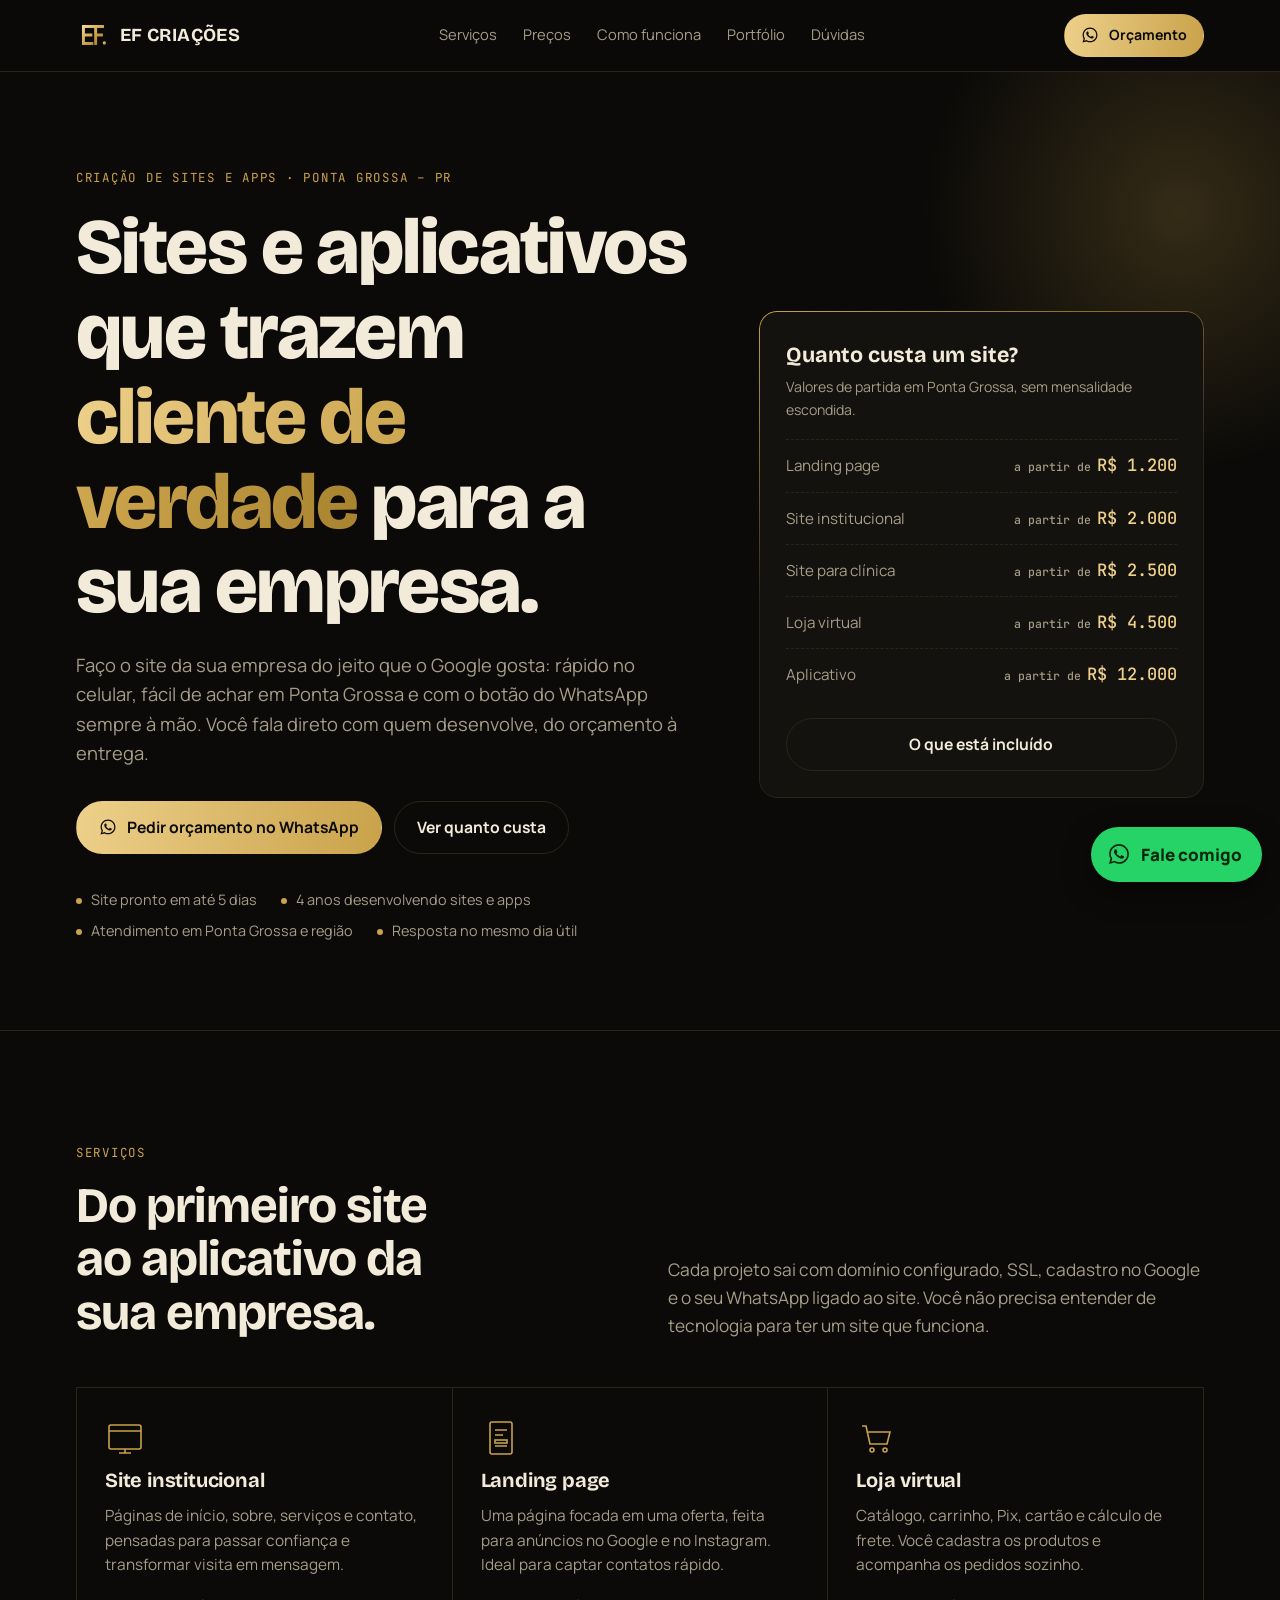
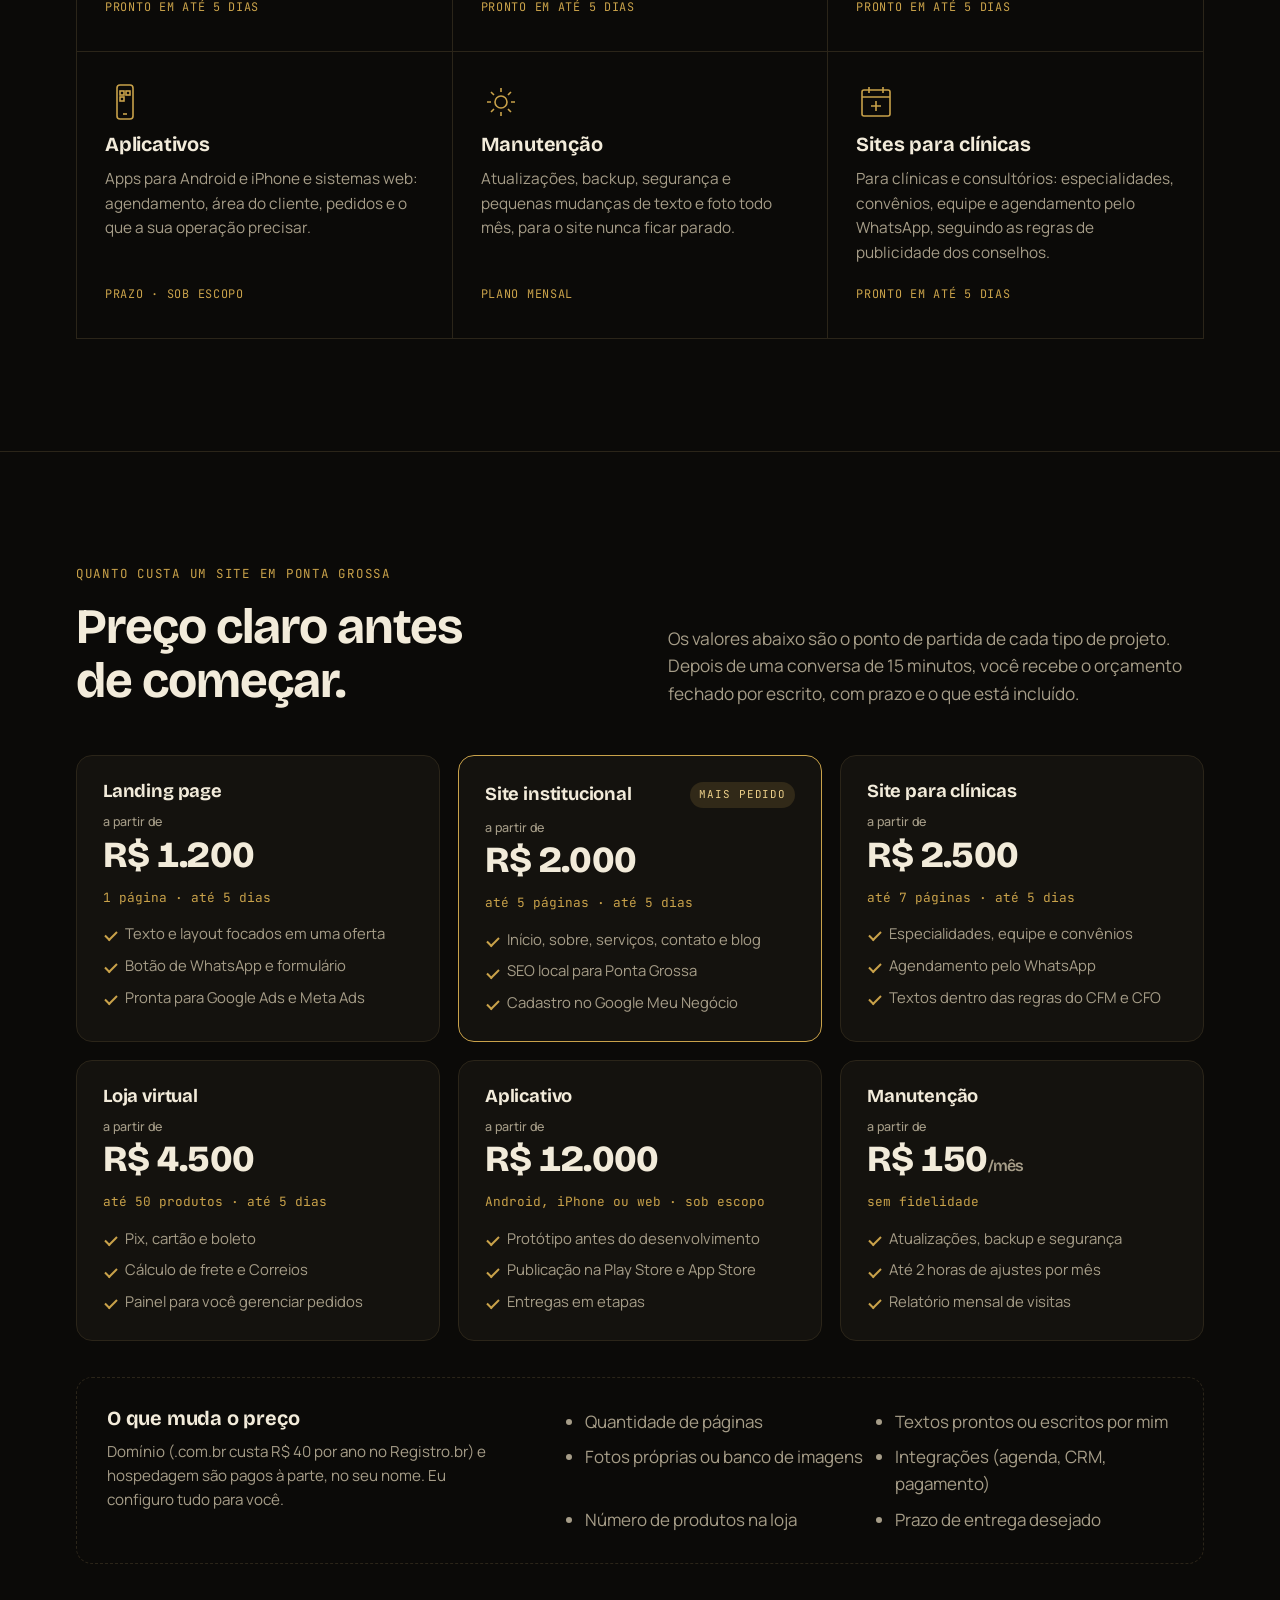
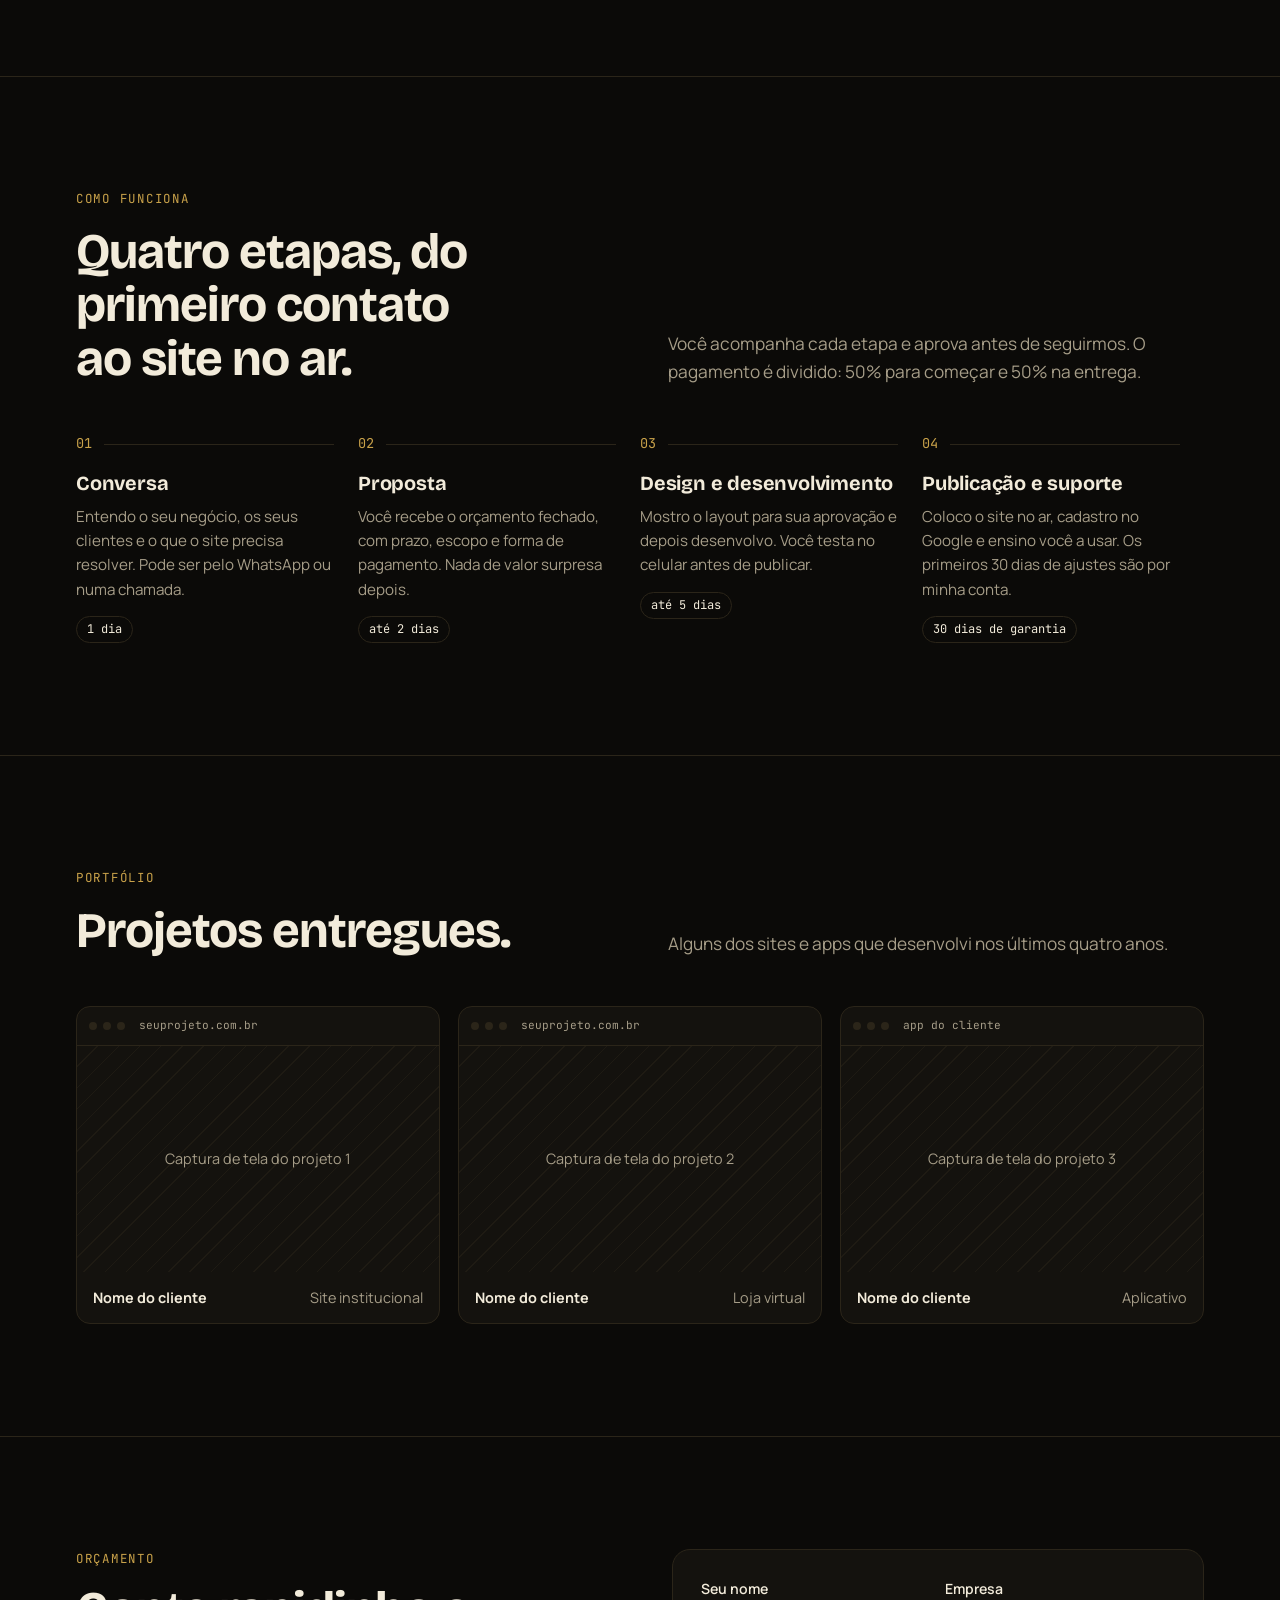
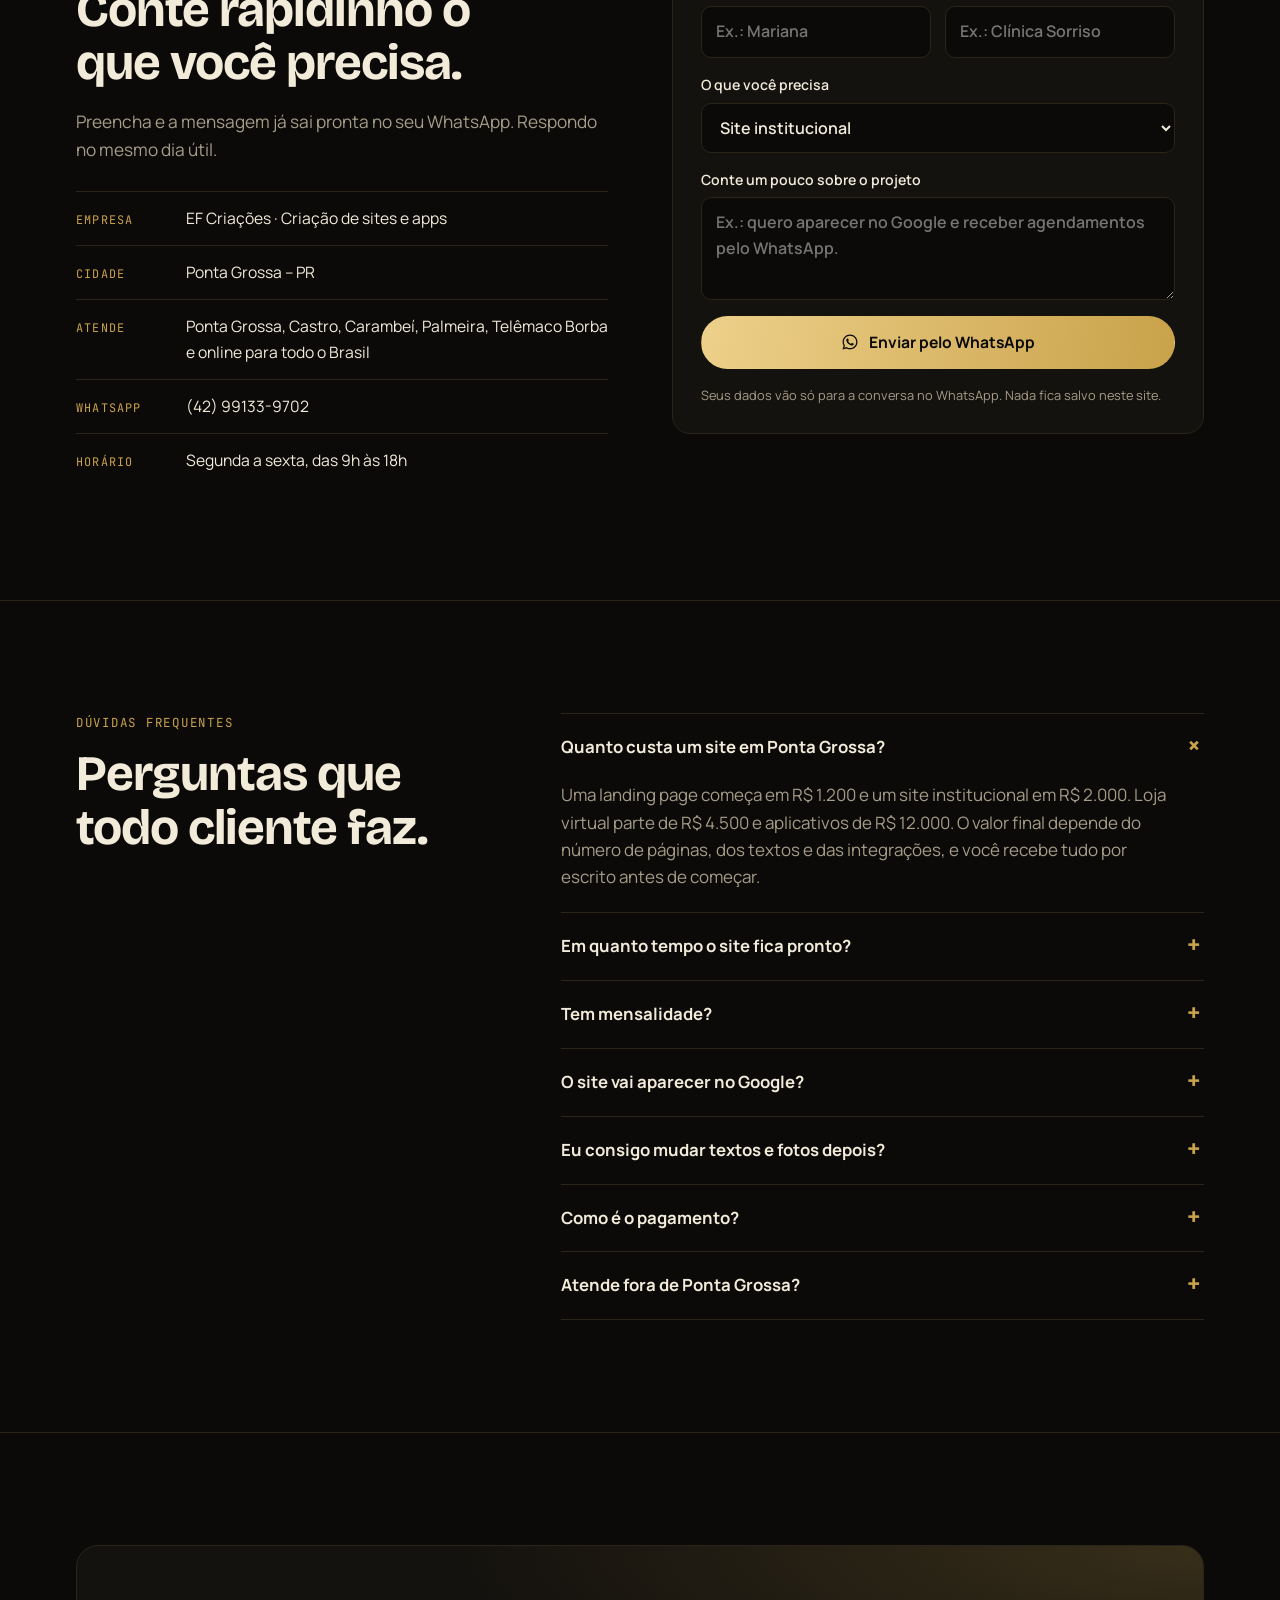
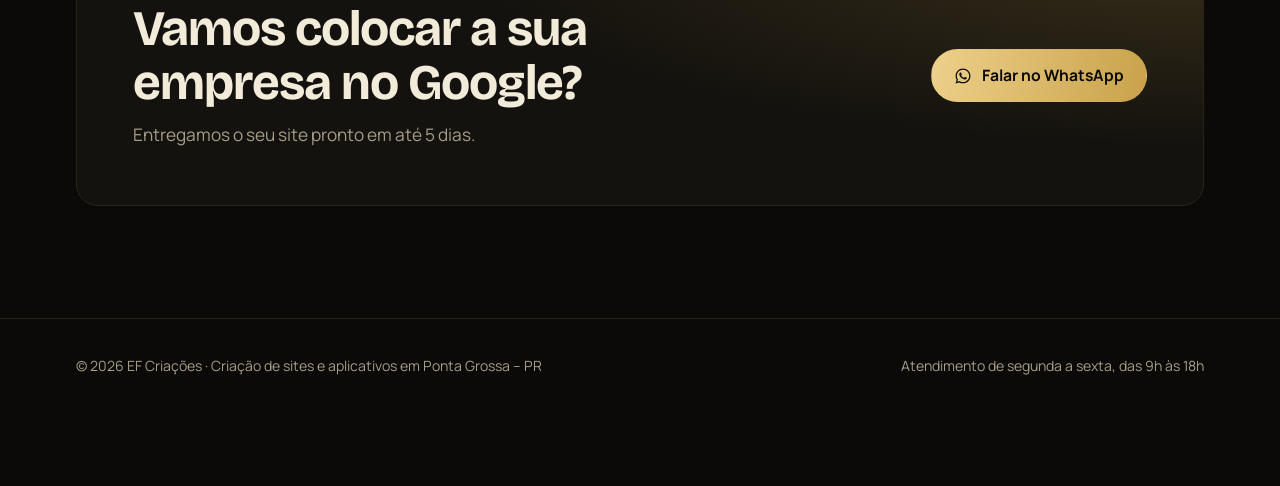
==== index.html @ 52110a80 "Site da EF Criações Co-Authored-By: Claude Opus 5.5 <noreply@anthropic.com> Claude-Session: https://" ====
<!doctype html>
<html lang="pt-BR">
<head>
<meta charset="utf-8">
<meta name="viewport" content="width=device-width, initial-scale=1, viewport-fit=cover">
<title>EF Criações | Criação de Sites e Apps em Ponta Grossa - PR</title>
<meta name="description" content="Criação de sites, landing pages, lojas virtuais e aplicativos em Ponta Grossa - PR. Veja quanto custa um site e peça seu orçamento pelo WhatsApp.">
<link rel="preconnect" href="https://fonts.googleapis.com">
<link rel="preconnect" href="https://fonts.gstatic.com" crossorigin>
<link rel="stylesheet" href="https://fonts.googleapis.com/css2?family=Bricolage+Grotesque:opsz,wght@12..96,500;12..96,700;12..96,800&family=Manrope:wght@400;500;600;700&family=JetBrains+Mono:wght@500&display=swap">
<link rel="icon" href="favicon.svg" type="image/svg+xml">
<link rel="canonical" href="https://eduardofelipedasilvaquadros-ux.github.io/ef-criacoes/">
<meta name="robots" content="index, follow">
<meta name="geo.region" content="BR-PR">
<meta name="geo.placename" content="Ponta Grossa">
<meta property="og:type" content="website">
<meta property="og:locale" content="pt_BR">
<meta property="og:title" content="EF Criações | Criação de Sites e Apps em Ponta Grossa">
<meta property="og:description" content="Sites, landing pages, lojas virtuais e aplicativos. Veja quanto custa e peça orçamento pelo WhatsApp.">
<meta property="og:image" content="https://eduardofelipedasilvaquadros-ux.github.io/ef-criacoes/logo-quadrado.png">
<meta name="theme-color" content="#0B0A08">
<style>
/* Layout: faixa escura contínua; colunas assimétricas; o dourado aparece só em linhas, números e no CTA */
:root{
  --ink:#0B0A08;        /* fundo */
  --panel:#14120E;      /* superfícies */
  --line:#2B2519;       /* fios e bordas */
  --gold:#C9A24A;       /* acento */
  --gold-hi:#EDD08A;    /* brilho do dourado */
  --cream:#F2EBDA;      /* texto principal */
  --muted:#A69D88;      /* texto secundário */
  --wa:#25D366;
  --f-display:"Bricolage Grotesque", "Arial Narrow", system-ui, sans-serif;
  --f-body:"Manrope", system-ui, -apple-system, "Segoe UI", sans-serif;
  --f-mono:"JetBrains Mono", ui-monospace, "SF Mono", Menlo, monospace;
  --gutter:max(16px, env(safe-area-inset-left, 0px));
  color-scheme:dark;
}
*{box-sizing:border-box}
html{scroll-behavior:smooth;background:var(--ink)}
body{margin:0;background:var(--ink);color:var(--cream);font-family:var(--f-body);font-size:17px;line-height:1.6;-webkit-font-smoothing:antialiased}
a{color:inherit}
:focus-visible{outline:2px solid var(--gold-hi);outline-offset:3px;border-radius:4px}
.wrap{max-width:1160px;margin:0 auto;padding-left:max(16px, env(safe-area-inset-left, 0px));padding-right:max(16px, env(safe-area-inset-right, 0px))}
h1,h2,h3{font-family:var(--f-display);font-weight:700;line-height:1.08;letter-spacing:-.02em;text-wrap:balance;margin:0}
h2{font-size:clamp(2rem,4.2vw,3.1rem)}
h3{font-size:1.25rem;letter-spacing:-.01em}
p{margin:0}
.eyebrow{font-family:var(--f-mono);font-size:.78rem;letter-spacing:.14em;text-transform:uppercase;color:var(--gold)}
.lead{color:var(--muted);font-size:1.08rem;max-width:60ch}
.gold{background:linear-gradient(100deg,var(--gold-hi),var(--gold) 60%,#A8832F);-webkit-background-clip:text;background-clip:text;color:transparent}

/* header */
body::before{content:"";position:fixed;inset:0 0 auto;height:env(safe-area-inset-top,0px);z-index:10;background:var(--ink)}
header.top{position:sticky;top:env(safe-area-inset-top,0px);z-index:9;background:color-mix(in srgb,var(--ink) 88%,transparent);backdrop-filter:blur(10px);border-bottom:1px solid var(--line)}
header.top .wrap{display:flex;align-items:center;justify-content:space-between;gap:16px;padding-block:14px}
.brand{display:flex;align-items:center;gap:10px;text-decoration:none}
.brand svg{width:34px;height:34px;flex:none}
.brand b{font-family:var(--f-display);font-size:1.15rem;letter-spacing:.02em}
nav.menu{display:flex;gap:26px;font-size:.92rem;color:var(--muted)}
nav.menu a{text-decoration:none}
nav.menu a:hover{color:var(--cream)}
.btn{display:inline-flex;align-items:center;gap:10px;font-weight:700;font-size:.98rem;text-decoration:none;border-radius:999px;padding:13px 22px;border:1px solid transparent;transition:transform .15s ease,background .15s ease,border-color .15s}
.btn:hover{transform:translateY(-1px)}
.btn-gold{background:linear-gradient(100deg,var(--gold-hi),var(--gold));color:var(--ink)}
.btn-ghost{border-color:var(--line);color:var(--cream)}
.btn-ghost:hover{border-color:var(--gold)}
.btn svg{width:18px;height:18px}
header .btn{padding:9px 16px;font-size:.88rem}

/* hero */
.hero{padding-block:clamp(48px,8vw,96px) clamp(48px,7vw,88px);position:relative;overflow:hidden}
.hero::after{content:"";position:absolute;right:-180px;top:-140px;width:560px;height:560px;border-radius:50%;background:radial-gradient(circle,color-mix(in srgb,var(--gold) 22%,transparent),transparent 65%);pointer-events:none}
.hero-grid{display:grid;grid-template-columns:1.25fr .9fr;gap:clamp(32px,5vw,72px);align-items:center;position:relative;z-index:1}
.hero h1{font-size:clamp(2.5rem,6.4vw,4.9rem);font-weight:800;margin-block:18px 22px}
.hero .lead{font-size:1.15rem}
.cta-row{display:flex;flex-wrap:wrap;gap:12px;margin-top:32px}
.trust{display:flex;flex-wrap:wrap;gap:8px 24px;margin-top:34px;font-size:.9rem;color:var(--muted)}
.trust span::before{content:"";display:inline-block;width:6px;height:6px;border-radius:50%;background:var(--gold);margin-right:9px;vertical-align:middle}

.quote-card{background:var(--panel);border:1px solid var(--line);border-radius:18px;padding:26px;position:relative;min-width:0}
.quote-card::before{content:"";position:absolute;inset:-1px;border-radius:18px;padding:1px;background:linear-gradient(160deg,var(--gold),transparent 45%);-webkit-mask:linear-gradient(#000 0 0) content-box,linear-gradient(#000 0 0);-webkit-mask-composite:xor;mask-composite:exclude;pointer-events:none}
.quote-card .q{font-family:var(--f-display);font-size:1.35rem;font-weight:700;margin-bottom:4px}
.quote-card .sub{color:var(--muted);font-size:.88rem;margin-bottom:18px}
.qrow{display:flex;justify-content:space-between;align-items:baseline;gap:12px;padding-block:12px;border-top:1px dashed var(--line)}
.qrow span{color:var(--muted);font-size:.95rem}
.qrow b{font-family:var(--f-mono);font-weight:500;color:var(--gold-hi);white-space:nowrap;font-variant-numeric:tabular-nums}
.qrow b small{color:var(--muted);font-size:.72rem;margin-right:6px}
.quote-card .btn{width:100%;justify-content:center;margin-top:18px}

/* sections */
section{padding-block:clamp(64px,9vw,112px);border-top:1px solid var(--line)}
.sec-head{display:grid;grid-template-columns:1fr 1fr;gap:24px 56px;align-items:end;margin-bottom:48px}
.sec-head .eyebrow{grid-column:1/-1;margin-bottom:-8px}

/* services */
.svc{display:grid;grid-template-columns:repeat(3,1fr);border-top:1px solid var(--line);border-left:1px solid var(--line)}
.svc article{padding:30px 28px 34px;border-right:1px solid var(--line);border-bottom:1px solid var(--line);display:flex;flex-direction:column;gap:12px;min-width:0;transition:background .2s}
.svc article:hover{background:var(--panel)}
.svc .ic{width:40px;height:40px;color:var(--gold)}
.svc p{color:var(--muted);font-size:.96rem}
.svc .tag{font-family:var(--f-mono);font-size:.74rem;color:var(--gold);letter-spacing:.06em;margin-top:auto;padding-top:8px}

/* pricing */
.price-grid{display:grid;grid-template-columns:repeat(3,1fr);gap:18px}
.price{background:var(--panel);border:1px solid var(--line);border-radius:16px;padding:26px;display:flex;flex-direction:column;gap:14px;min-width:0}
.price.feat{border-color:var(--gold)}
.price .kind{display:flex;justify-content:space-between;align-items:center;gap:8px}
.price .kind h3{font-size:1.15rem}
.badge{font-family:var(--f-mono);font-size:.68rem;letter-spacing:.08em;text-transform:uppercase;padding:4px 9px;border-radius:999px;background:color-mix(in srgb,var(--gold) 16%,transparent);color:var(--gold-hi);white-space:nowrap}
.amount{font-family:var(--f-display);font-weight:800;font-size:2.3rem;letter-spacing:-.02em;font-variant-numeric:tabular-nums;line-height:1}
.amount small{display:block;font-family:var(--f-body);font-weight:500;font-size:.78rem;color:var(--muted);letter-spacing:0;margin-bottom:8px}
.amount em{font-style:normal;font-size:1rem;color:var(--muted);font-weight:600}
.meta{font-family:var(--f-mono);font-size:.8rem;color:var(--gold)}
.price ul{list-style:none;padding:0;margin:0;display:grid;gap:8px;font-size:.93rem;color:var(--muted)}
.price li{padding-left:22px;position:relative}
.price li::before{content:"";position:absolute;left:2px;top:.62em;width:10px;height:5px;border-left:2px solid var(--gold);border-bottom:2px solid var(--gold);transform:rotate(-45deg)}
.factors{margin-top:36px;display:grid;grid-template-columns:.8fr 1.2fr;gap:24px 56px;padding:30px;border:1px dashed var(--line);border-radius:16px}
.factors ul{margin:0;padding-left:18px;color:var(--muted);display:grid;grid-template-columns:1fr 1fr;gap:8px 32px}
.factors p{color:var(--muted);font-size:.95rem;margin-top:10px}

/* process */
.steps{display:grid;grid-template-columns:repeat(4,1fr);gap:0;counter-reset:s}
.step{padding:0 24px 0 0;position:relative;min-width:0}
.step .n{font-family:var(--f-mono);color:var(--gold);font-size:.85rem;display:flex;align-items:center;gap:12px;margin-bottom:18px}
.step .n::after{content:"";flex:1;height:1px;background:var(--line)}
.step h3{margin-bottom:10px}
.step p{color:var(--muted);font-size:.95rem}
.step .d{display:inline-block;margin-top:14px;font-family:var(--f-mono);font-size:.75rem;color:var(--cream);border:1px solid var(--line);border-radius:999px;padding:3px 10px}

/* portfolio */
.pf{display:grid;grid-template-columns:repeat(3,1fr);gap:18px}
.shot{border:1px solid var(--line);border-radius:14px;overflow:hidden;background:var(--panel);min-width:0}
.shot .bar{display:flex;gap:6px;align-items:center;padding:10px 12px;border-bottom:1px solid var(--line)}
.shot .bar i{width:8px;height:8px;border-radius:50%;background:var(--line)}
.shot .bar span{margin-left:8px;font-family:var(--f-mono);font-size:.7rem;color:var(--muted);overflow:hidden;text-overflow:ellipsis;white-space:nowrap}
.shot .view{aspect-ratio:16/10;max-width:100%;display:grid;place-items:center;text-align:center;padding:20px;color:var(--muted);font-size:.9rem;background:repeating-linear-gradient(135deg,transparent 0 14px,color-mix(in srgb,var(--line) 45%,transparent) 14px 15px)}
.shot .cap{padding:14px 16px;display:flex;justify-content:space-between;gap:10px;font-size:.9rem}
.shot .cap span{color:var(--muted)}

/* quote form */
.contact-grid{display:grid;grid-template-columns:1fr 1fr;gap:clamp(32px,5vw,72px);align-items:start}
form.orc{background:var(--panel);border:1px solid var(--line);border-radius:18px;padding:28px;display:grid;gap:16px;min-width:0}
form.orc label{display:grid;gap:6px;font-size:.88rem;font-weight:600}
form.orc input,form.orc select,form.orc textarea{font:inherit;font-size:1rem;color:var(--cream);background:var(--ink);border:1px solid var(--line);border-radius:10px;padding:12px 14px;width:100%}
form.orc input:focus,form.orc select:focus,form.orc textarea:focus{outline:none;border-color:var(--gold)}
form.orc .two{display:grid;grid-template-columns:1fr 1fr;gap:14px}
form.orc .btn{justify-content:center}
form.orc small{color:var(--muted);font-size:.8rem}
.nap{display:grid;gap:14px;margin-top:28px;font-size:.98rem}
.nap div{display:flex;gap:14px;align-items:baseline;border-top:1px solid var(--line);padding-top:14px}
.nap dt{font-family:var(--f-mono);font-size:.74rem;color:var(--gold);text-transform:uppercase;letter-spacing:.1em;width:96px;flex:none}
.nap dd{margin:0;color:var(--cream);min-width:0}

/* faq */
.faq{display:grid;grid-template-columns:.8fr 1.2fr;gap:24px 56px}
details{border-bottom:1px solid var(--line)}
details:first-child{border-top:1px solid var(--line)}
summary{cursor:pointer;list-style:none;padding:20px 40px 20px 0;font-weight:700;font-size:1.05rem;position:relative}
summary::-webkit-details-marker{display:none}
summary::after{content:"+";position:absolute;right:4px;top:14px;font-family:var(--f-mono);font-size:1.4rem;color:var(--gold);transition:transform .2s}
details[open] summary::after{transform:rotate(45deg)}
details p{color:var(--muted);padding-bottom:22px;max-width:62ch}

/* cta + footer */
.final{text-align:left}
.final .box{display:flex;flex-wrap:wrap;justify-content:space-between;align-items:center;gap:28px;padding:clamp(28px,5vw,56px);border-radius:22px;background:radial-gradient(120% 140% at 100% 0%,color-mix(in srgb,var(--gold) 20%,transparent),transparent 55%),var(--panel);border:1px solid var(--line)}
.final h2{max-width:18ch}
footer{border-top:1px solid var(--line);padding-block:36px calc(36px + 72px);color:var(--muted);font-size:.88rem}
footer .wrap{display:flex;flex-wrap:wrap;justify-content:space-between;gap:16px}

/* whatsapp fixo */
.wa-fab{position:fixed;right:calc(18px + env(safe-area-inset-right,0px));bottom:calc(18px + env(safe-area-inset-bottom,0px));z-index:20;display:flex;align-items:center;gap:10px;background:var(--wa);color:#06260F;font-weight:800;text-decoration:none;border-radius:999px;padding:14px 20px 14px 16px;box-shadow:0 10px 30px rgba(0,0,0,.45);transition:transform .15s}
.wa-fab:hover{transform:translateY(-2px)}
.wa-fab svg{width:24px;height:24px}

@media (max-width:960px){
  nav.menu{display:none}
  .hero-grid,.sec-head,.contact-grid,.faq,.factors{grid-template-columns:1fr}
  .svc,.price-grid,.pf{grid-template-columns:1fr 1fr}
  .steps{grid-template-columns:1fr 1fr;gap:40px 0}
}
@media (max-width:620px){
  body{font-size:16px}
  header .btn span{display:none}
  .svc,.price-grid,.pf,.steps{grid-template-columns:1fr}
  .factors ul,form.orc .two{grid-template-columns:1fr}
  .wa-fab span{display:none}
  .wa-fab{padding:15px}
}
@media (prefers-reduced-motion:reduce){*{transition:none!important;scroll-behavior:auto!important}}
</style>
</head>
<body>
<svg width="0" height="0" style="position:absolute" aria-hidden="true">
  <defs>
    <linearGradient id="efg" x1="0" y1="0" x2="1" y2="1"><stop offset="0" stop-color="#F1D48A"/><stop offset=".55" stop-color="#C9A24A"/><stop offset="1" stop-color="#9C7A2E"/></linearGradient>
    <symbol id="ef-mark" viewBox="0 0 64 64"><g fill="none" stroke="url(#efg)" stroke-width="5.5" stroke-linecap="square"><path d="M14 16H50M14 16V48M14 32H28M14 48H30M37 16V48M37 32H48"/></g><circle cx="53.5" cy="47" r="3.2" fill="url(#efg)"/></symbol>
    <symbol id="wa" viewBox="0 0 24 24"><path fill="currentColor" d="M12.04 2C6.58 2 2.13 6.45 2.13 11.91c0 1.75.46 3.45 1.32 4.95L2.05 22l5.25-1.38a9.9 9.9 0 0 0 4.74 1.21c5.46 0 9.91-4.45 9.91-9.91C21.95 6.45 17.5 2 12.04 2Zm0 18.15c-1.48 0-2.93-.4-4.2-1.15l-.3-.18-3.12.82.83-3.04-.2-.31a8.2 8.2 0 0 1-1.26-4.38c0-4.54 3.7-8.24 8.25-8.24 4.54 0 8.24 3.7 8.24 8.24 0 4.55-3.7 8.24-8.24 8.24Zm4.52-6.16c-.25-.12-1.47-.72-1.69-.81-.23-.08-.39-.12-.56.12-.17.25-.64.81-.78.97-.14.17-.29.19-.54.06-.25-.12-1.05-.39-1.99-1.23-.74-.66-1.23-1.47-1.38-1.72-.14-.25-.01-.38.11-.51.11-.11.25-.29.37-.43.13-.14.17-.25.25-.41.08-.17.04-.31-.02-.43-.06-.12-.56-1.34-.76-1.84-.2-.48-.41-.42-.56-.43h-.48c-.17 0-.43.06-.66.31-.23.25-.86.85-.86 2.07 0 1.22.89 2.4 1.01 2.56.12.17 1.75 2.67 4.23 3.74.59.26 1.05.41 1.41.52.59.19 1.13.16 1.56.1.48-.07 1.47-.6 1.67-1.18.21-.58.21-1.07.14-1.18-.06-.1-.22-.16-.47-.29Z"/></symbol>
  </defs>
</svg>

<header class="top">
  <div class="wrap">
    <a class="brand" href="#inicio" aria-label="EF Criações, início"><svg aria-hidden="true"><use href="#ef-mark"/></svg><b>EF CRIAÇÕES</b></a>
    <nav class="menu" aria-label="Seções">
      <a href="#servicos">Serviços</a><a href="#precos">Preços</a><a href="#processo">Como funciona</a><a href="#portfolio">Portfólio</a><a href="#faq">Dúvidas</a>
    </nav>
    <a class="btn btn-gold wa-link" href="https://wa.me/5542991339702?text=Ol%C3%A1%2C%20vim%20pelo%20site%20e%20quero%20um%20or%C3%A7amento." target="_blank" rel="noopener"><svg aria-hidden="true"><use href="#wa"/></svg><span>Orçamento</span></a>
  </div>
</header>

<main id="inicio">
  <div class="hero">
    <div class="wrap hero-grid">
      <div>
        <p class="eyebrow">Criação de sites e apps · Ponta Grossa – PR</p>
        <h1>Sites e aplicativos que trazem <span class="gold">cliente de verdade</span> para a sua empresa.</h1>
        <p class="lead">Faço o site da sua empresa do jeito que o Google gosta: rápido no celular, fácil de achar em Ponta Grossa e com o botão do WhatsApp sempre à mão. Você fala direto com quem desenvolve, do orçamento à entrega.</p>
        <div class="cta-row">
          <a class="btn btn-gold wa-link" href="https://wa.me/5542991339702?text=Ol%C3%A1%2C%20vim%20pelo%20site%20e%20quero%20um%20or%C3%A7amento." target="_blank" rel="noopener"><svg aria-hidden="true"><use href="#wa"/></svg>Pedir orçamento no WhatsApp</a>
          <a class="btn btn-ghost" href="#precos">Ver quanto custa</a>
        </div>
        <div class="trust"><span>Site pronto em até 5 dias</span><span>4 anos desenvolvendo sites e apps</span><span>Atendimento em Ponta Grossa e região</span><span>Resposta no mesmo dia útil</span></div>
      </div>
      <aside class="quote-card" aria-label="Resumo de preços">
        <p class="q">Quanto custa um site?</p>
        <p class="sub">Valores de partida em Ponta Grossa, sem mensalidade escondida.</p>
        <div class="qrow"><span>Landing page</span><b><small>a partir de</small>R$ 1.200</b></div>
        <div class="qrow"><span>Site institucional</span><b><small>a partir de</small>R$ 2.000</b></div>
        <div class="qrow"><span>Site para clínica</span><b><small>a partir de</small>R$ 2.500</b></div>
        <div class="qrow"><span>Loja virtual</span><b><small>a partir de</small>R$ 4.500</b></div>
        <div class="qrow"><span>Aplicativo</span><b><small>a partir de</small>R$ 12.000</b></div>
        <a class="btn btn-ghost" href="#precos">O que está incluído</a>
      </aside>
    </div>
  </div>

  <section id="servicos">
    <div class="wrap">
      <div class="sec-head">
        <p class="eyebrow">Serviços</p>
        <h2>Do primeiro site ao aplicativo da sua empresa.</h2>
        <p class="lead">Cada projeto sai com domínio configurado, SSL, cadastro no Google e o seu WhatsApp ligado ao site. Você não precisa entender de tecnologia para ter um site que funciona.</p>
      </div>
      <div class="svc">
        <article>
          <svg class="ic" viewBox="0 0 40 40" fill="none" stroke="currentColor" stroke-width="1.6" aria-hidden="true"><rect x="4" y="7" width="32" height="24" rx="2"/><path d="M4 13h32M14 35h12M20 31v4"/></svg>
          <h3>Site institucional</h3>
          <p>Páginas de início, sobre, serviços e contato, pensadas para passar confiança e transformar visita em mensagem.</p>
          <span class="tag">PRONTO EM ATÉ 5 DIAS</span>
        </article>
        <article>
          <svg class="ic" viewBox="0 0 40 40" fill="none" stroke="currentColor" stroke-width="1.6" aria-hidden="true"><rect x="9" y="4" width="22" height="32" rx="2"/><path d="M14 12h12M14 17h8M14 28h12"/><rect x="14" y="22" width="12" height="3"/></svg>
          <h3>Landing page</h3>
          <p>Uma página focada em uma oferta, feita para anúncios no Google e no Instagram. Ideal para captar contatos rápido.</p>
          <span class="tag">PRONTO EM ATÉ 5 DIAS</span>
        </article>
        <article>
          <svg class="ic" viewBox="0 0 40 40" fill="none" stroke="currentColor" stroke-width="1.6" aria-hidden="true"><path d="M6 8h4l4 18h17l3-12H12"/><circle cx="16" cy="32" r="2"/><circle cx="29" cy="32" r="2"/></svg>
          <h3>Loja virtual</h3>
          <p>Catálogo, carrinho, Pix, cartão e cálculo de frete. Você cadastra os produtos e acompanha os pedidos sozinho.</p>
          <span class="tag">PRONTO EM ATÉ 5 DIAS</span>
        </article>
        <article>
          <svg class="ic" viewBox="0 0 40 40" fill="none" stroke="currentColor" stroke-width="1.6" aria-hidden="true"><rect x="12" y="3" width="16" height="34" rx="3"/><path d="M18 32h4"/><rect x="15" y="9" width="4" height="4"/><rect x="21" y="9" width="4" height="4"/><rect x="15" y="15" width="4" height="4"/></svg>
          <h3>Aplicativos</h3>
          <p>Apps para Android e iPhone e sistemas web: agendamento, área do cliente, pedidos e o que a sua operação precisar.</p>
          <span class="tag">PRAZO · SOB ESCOPO</span>
        </article>
        <article>
          <svg class="ic" viewBox="0 0 40 40" fill="none" stroke="currentColor" stroke-width="1.6" aria-hidden="true"><path d="M20 6v4M20 30v4M6 20h4M30 20h4M10 10l3 3M27 27l3 3M30 10l-3 3M13 27l-3 3"/><circle cx="20" cy="20" r="6"/></svg>
          <h3>Manutenção</h3>
          <p>Atualizações, backup, segurança e pequenas mudanças de texto e foto todo mês, para o site nunca ficar parado.</p>
          <span class="tag">PLANO MENSAL</span>
        </article>
        <article>
          <svg class="ic" viewBox="0 0 40 40" fill="none" stroke="currentColor" stroke-width="1.6" aria-hidden="true"><rect x="6" y="8" width="28" height="26" rx="2"/><path d="M6 15h28M13 5v6M27 5v6M20 19v10M15 24h10"/></svg>
          <h3>Sites para clínicas</h3>
          <p>Para clínicas e consultórios: especialidades, convênios, equipe e agendamento pelo WhatsApp, seguindo as regras de publicidade dos conselhos.</p>
          <span class="tag">PRONTO EM ATÉ 5 DIAS</span>
        </article>
      </div>
    </div>
  </section>

  <section id="precos">
    <div class="wrap">
      <div class="sec-head">
        <p class="eyebrow">Quanto custa um site em Ponta Grossa</p>
        <h2>Preço claro antes de começar.</h2>
        <p class="lead">Os valores abaixo são o ponto de partida de cada tipo de projeto. Depois de uma conversa de 15 minutos, você recebe o orçamento fechado por escrito, com prazo e o que está incluído.</p>
      </div>
      <div class="price-grid">
        <div class="price">
          <div class="kind"><h3>Landing page</h3></div>
          <p class="amount"><small>a partir de</small>R$ 1.200</p>
          <p class="meta">1 página · até 5 dias</p>
          <ul><li>Texto e layout focados em uma oferta</li><li>Botão de WhatsApp e formulário</li><li>Pronta para Google Ads e Meta Ads</li></ul>
        </div>
        <div class="price feat">
          <div class="kind"><h3>Site institucional</h3><span class="badge">Mais pedido</span></div>
          <p class="amount"><small>a partir de</small>R$ 2.000</p>
          <p class="meta">até 5 páginas · até 5 dias</p>
          <ul><li>Início, sobre, serviços, contato e blog</li><li>SEO local para Ponta Grossa</li><li>Cadastro no Google Meu Negócio</li></ul>
        </div>
        <div class="price">
          <div class="kind"><h3>Site para clínicas</h3></div>
          <p class="amount"><small>a partir de</small>R$ 2.500</p>
          <p class="meta">até 7 páginas · até 5 dias</p>
          <ul><li>Especialidades, equipe e convênios</li><li>Agendamento pelo WhatsApp</li><li>Textos dentro das regras do CFM e CFO</li></ul>
        </div>
        <div class="price">
          <div class="kind"><h3>Loja virtual</h3></div>
          <p class="amount"><small>a partir de</small>R$ 4.500</p>
          <p class="meta">até 50 produtos · até 5 dias</p>
          <ul><li>Pix, cartão e boleto</li><li>Cálculo de frete e Correios</li><li>Painel para você gerenciar pedidos</li></ul>
        </div>
        <div class="price">
          <div class="kind"><h3>Aplicativo</h3></div>
          <p class="amount"><small>a partir de</small>R$ 12.000</p>
          <p class="meta">Android, iPhone ou web · sob escopo</p>
          <ul><li>Protótipo antes do desenvolvimento</li><li>Publicação na Play Store e App Store</li><li>Entregas em etapas</li></ul>
        </div>
        <div class="price">
          <div class="kind"><h3>Manutenção</h3></div>
          <p class="amount"><small>a partir de</small>R$ 150<em>/mês</em></p>
          <p class="meta">sem fidelidade</p>
          <ul><li>Atualizações, backup e segurança</li><li>Até 2 horas de ajustes por mês</li><li>Relatório mensal de visitas</li></ul>
        </div>
      </div>
      <div class="factors">
        <div>
          <h3>O que muda o preço</h3>
          <p>Domínio (.com.br custa R$ 40 por ano no Registro.br) e hospedagem são pagos à parte, no seu nome. Eu configuro tudo para você.</p>
        </div>
        <ul>
          <li>Quantidade de páginas</li><li>Textos prontos ou escritos por mim</li>
          <li>Fotos próprias ou banco de imagens</li><li>Integrações (agenda, CRM, pagamento)</li>
          <li>Número de produtos na loja</li><li>Prazo de entrega desejado</li>
        </ul>
      </div>
    </div>
  </section>

  <section id="processo">
    <div class="wrap">
      <div class="sec-head">
        <p class="eyebrow">Como funciona</p>
        <h2>Quatro etapas, do primeiro contato ao site no ar.</h2>
        <p class="lead">Você acompanha cada etapa e aprova antes de seguirmos. O pagamento é dividido: 50% para começar e 50% na entrega.</p>
      </div>
      <div class="steps">
        <div class="step"><p class="n">01</p><h3>Conversa</h3><p>Entendo o seu negócio, os seus clientes e o que o site precisa resolver. Pode ser pelo WhatsApp ou numa chamada.</p><span class="d">1 dia</span></div>
        <div class="step"><p class="n">02</p><h3>Proposta</h3><p>Você recebe o orçamento fechado, com prazo, escopo e forma de pagamento. Nada de valor surpresa depois.</p><span class="d">até 2 dias</span></div>
        <div class="step"><p class="n">03</p><h3>Design e desenvolvimento</h3><p>Mostro o layout para sua aprovação e depois desenvolvo. Você testa no celular antes de publicar.</p><span class="d">até 5 dias</span></div>
        <div class="step"><p class="n">04</p><h3>Publicação e suporte</h3><p>Coloco o site no ar, cadastro no Google e ensino você a usar. Os primeiros 30 dias de ajustes são por minha conta.</p><span class="d">30 dias de garantia</span></div>
      </div>
    </div>
  </section>

  <section id="portfolio">
    <div class="wrap">
      <div class="sec-head">
        <p class="eyebrow">Portfólio</p>
        <h2>Projetos entregues.</h2>
        <p class="lead">Alguns dos sites e apps que desenvolvi nos últimos quatro anos.</p>
      </div>
      <div class="pf">
        <figure class="shot" style="margin:0"><div class="bar"><i></i><i></i><i></i><span>seuprojeto.com.br</span></div><div class="view">Captura de tela do projeto 1</div><figcaption class="cap"><b>Nome do cliente</b><span>Site institucional</span></figcaption></figure>
        <figure class="shot" style="margin:0"><div class="bar"><i></i><i></i><i></i><span>seuprojeto.com.br</span></div><div class="view">Captura de tela do projeto 2</div><figcaption class="cap"><b>Nome do cliente</b><span>Loja virtual</span></figcaption></figure>
        <figure class="shot" style="margin:0"><div class="bar"><i></i><i></i><i></i><span>app do cliente</span></div><div class="view">Captura de tela do projeto 3</div><figcaption class="cap"><b>Nome do cliente</b><span>Aplicativo</span></figcaption></figure>
      </div>
    </div>
  </section>

  <section id="contato">
    <div class="wrap contact-grid">
      <div>
        <p class="eyebrow">Orçamento</p>
        <h2 style="margin-top:14px">Conte rapidinho o que você precisa.</h2>
        <p class="lead" style="margin-top:18px">Preencha e a mensagem já sai pronta no seu WhatsApp. Respondo no mesmo dia útil.</p>
        <dl class="nap">
          <div><dt>Empresa</dt><dd>EF Criações · Criação de sites e apps</dd></div>
          <div><dt>Cidade</dt><dd>Ponta Grossa – PR</dd></div>
          <div><dt>Atende</dt><dd>Ponta Grossa, Castro, Carambeí, Palmeira, Telêmaco Borba e online para todo o Brasil</dd></div>
          <div><dt>WhatsApp</dt><dd>(42) 99133-9702</dd></div>
          <div><dt>Horário</dt><dd>Segunda a sexta, das 9h às 18h</dd></div>
        </dl>
      </div>
      <form class="orc" id="orc">
        <div class="two">
          <label for="f-nome">Seu nome<input id="f-nome" name="nome" autocomplete="name" placeholder="Ex.: Mariana"></label>
          <label for="f-empresa">Empresa<input id="f-empresa" name="empresa" autocomplete="organization" placeholder="Ex.: Clínica Sorriso"></label>
        </div>
        <label for="f-tipo">O que você precisa
          <select id="f-tipo" name="tipo">
            <option>Site institucional</option><option>Landing page</option><option>Site para clínica</option><option>Loja virtual</option><option>Aplicativo</option><option>Manutenção de site</option><option>Ainda não sei</option>
          </select>
        </label>
        <label for="f-msg">Conte um pouco sobre o projeto<textarea id="f-msg" name="msg" rows="3" placeholder="Ex.: quero aparecer no Google e receber agendamentos pelo WhatsApp."></textarea></label>
        <a class="btn btn-gold wa-link" id="f-send" href="https://wa.me/5542991339702" target="_blank" rel="noopener"><svg aria-hidden="true"><use href="#wa"/></svg>Enviar pelo WhatsApp</a>
        <small>Seus dados vão só para a conversa no WhatsApp. Nada fica salvo neste site.</small>
      </form>
    </div>
  </section>

  <section id="faq">
    <div class="wrap faq">
      <div>
        <p class="eyebrow">Dúvidas frequentes</p>
        <h2 style="margin-top:14px">Perguntas que todo cliente faz.</h2>
      </div>
      <div>
        <details open><summary>Quanto custa um site em Ponta Grossa?</summary><p>Uma landing page começa em R$ 1.200 e um site institucional em R$ 2.000. Loja virtual parte de R$ 4.500 e aplicativos de R$ 12.000. O valor final depende do número de páginas, dos textos e das integrações, e você recebe tudo por escrito antes de começar.</p></details>
        <details><summary>Em quanto tempo o site fica pronto?</summary><p>Entregamos o seu site pronto em até 5 dias, contando a partir do recebimento dos textos e fotos. Aplicativos têm prazo definido conforme o escopo.</p></details>
        <details><summary>Tem mensalidade?</summary><p>Não é obrigatório. Você paga o projeto e o site é seu. Domínio e hospedagem ficam no seu nome e custam a partir de R$ 40 por ano e R$ 20 por mês. O plano de manutenção é opcional.</p></details>
        <details><summary>O site vai aparecer no Google?</summary><p>Sim. Todo site sai com SEO técnico, cadastro no Google Search Console e no Perfil da Empresa no Google, para você aparecer quando alguém pesquisar pelo seu serviço em Ponta Grossa.</p></details>
        <details><summary>Eu consigo mudar textos e fotos depois?</summary><p>Consegue. Entrego um painel simples e ensino você a usar. Se preferir não mexer, o plano de manutenção cobre as mudanças do mês.</p></details>
        <details><summary>Como é o pagamento?</summary><p>50% na aprovação da proposta e 50% na entrega, por Pix ou cartão (com parcelamento). Para aplicativos, o pagamento é dividido por etapa.</p></details>
        <details><summary>Atende fora de Ponta Grossa?</summary><p>Sim. Atendo presencialmente Ponta Grossa, Castro, Carambeí, Palmeira e Telêmaco Borba, e online qualquer cidade do Brasil.</p></details>
      </div>
    </div>
  </section>

  <section class="final">
    <div class="wrap">
      <div class="box">
        <div><h2>Vamos colocar a sua empresa no Google?</h2><p class="lead" style="margin-top:12px">Entregamos o seu site pronto em até 5 dias.</p></div>
        <a class="btn btn-gold wa-link" href="https://wa.me/5542991339702?text=Ol%C3%A1%2C%20vim%20pelo%20site%20e%20quero%20um%20or%C3%A7amento." target="_blank" rel="noopener"><svg aria-hidden="true"><use href="#wa"/></svg>Falar no WhatsApp</a>
      </div>
    </div>
  </section>
</main>

<footer>
  <div class="wrap">
    <span>© 2026 EF Criações · Criação de sites e aplicativos em Ponta Grossa – PR</span>
    <span>Atendimento de segunda a sexta, das 9h às 18h</span>
  </div>
</footer>

<a class="wa-fab wa-link" href="https://wa.me/5542991339702?text=Ol%C3%A1%2C%20vim%20pelo%20site%20e%20quero%20um%20or%C3%A7amento." target="_blank" rel="noopener" aria-label="Conversar no WhatsApp"><svg aria-hidden="true"><use href="#wa"/></svg><span>Fale comigo</span></a>

<script type="application/ld+json">
{
  "@context":"https://schema.org",
  "@type":"ProfessionalService",
  "name":"EF Criações",
  "description":"Criação de sites, landing pages, lojas virtuais e aplicativos em Ponta Grossa - PR.",
  "telephone":"+55-42-99133-9702",
  "priceRange":"R$ 1.200 - R$ 12.000+",
  "address":{"@type":"PostalAddress","addressLocality":"Ponta Grossa","addressRegion":"PR","addressCountry":"BR"},
  "areaServed":["Ponta Grossa","Castro","Carambeí","Palmeira","Telêmaco Borba"],
  "openingHours":"Mo-Fr 09:00-18:00",
  "makesOffer":[
    {"@type":"Offer","itemOffered":{"@type":"Service","name":"Landing page"},"priceSpecification":{"@type":"PriceSpecification","minPrice":1200,"priceCurrency":"BRL"}},
    {"@type":"Offer","itemOffered":{"@type":"Service","name":"Site institucional"},"priceSpecification":{"@type":"PriceSpecification","minPrice":2000,"priceCurrency":"BRL"}},
    {"@type":"Offer","itemOffered":{"@type":"Service","name":"Site para clínicas"},"priceSpecification":{"@type":"PriceSpecification","minPrice":2500,"priceCurrency":"BRL"}},
    {"@type":"Offer","itemOffered":{"@type":"Service","name":"Loja virtual"},"priceSpecification":{"@type":"PriceSpecification","minPrice":4500,"priceCurrency":"BRL"}},
    {"@type":"Offer","itemOffered":{"@type":"Service","name":"Aplicativo"},"priceSpecification":{"@type":"PriceSpecification","minPrice":12000,"priceCurrency":"BRL"}}
  ]
}
</script>
<script>
/* Troque pelo seu número com DDI e DDD, só números. Ex.: 5542999998888 */
const WHATSAPP = "5542991339702";
(function(){
  const base = "https://wa.me/" + WHATSAPP;
  const padrao = "Olá, vim pelo site e quero um orçamento.";
  document.querySelectorAll(".wa-link").forEach(a => { if (a.id !== "f-send") a.href = base + "?text=" + encodeURIComponent(padrao); });
  const ids = ["f-nome","f-empresa","f-tipo","f-msg"];
  const send = document.getElementById("f-send");
  function build(){
    const v = id => document.getElementById(id).value.trim();
    let t = "Olá! Vim pelo site da EF Criações.";
    if (v("f-nome")) t += "\nNome: " + v("f-nome");
    if (v("f-empresa")) t += "\nEmpresa: " + v("f-empresa");
    t += "\nPreciso de: " + v("f-tipo");
    if (v("f-msg")) t += "\nSobre o projeto: " + v("f-msg");
    send.href = base + "?text=" + encodeURIComponent(t);
  }
  ids.forEach(id => document.getElementById(id).addEventListener("input", build));
  document.getElementById("orc").addEventListener("submit", e => e.preventDefault());
  build();
})();
</script>

</body>
</html>
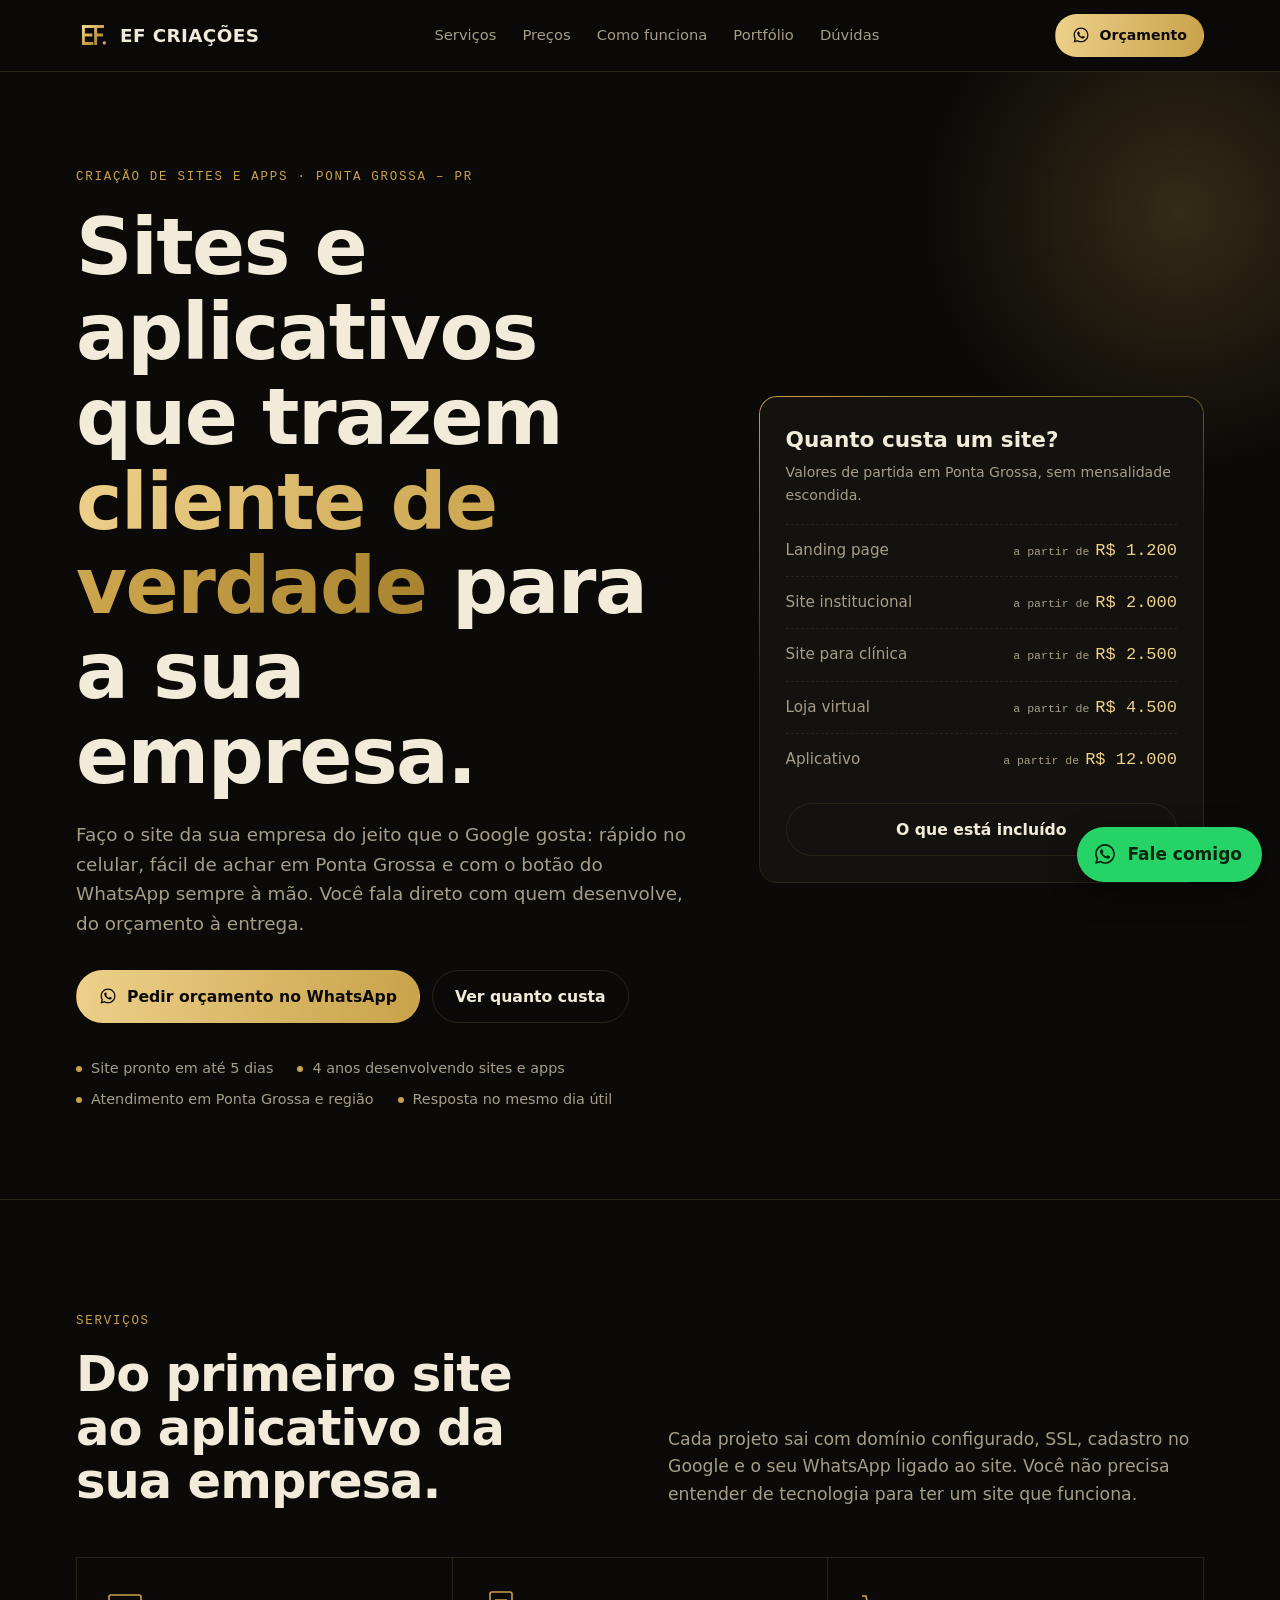
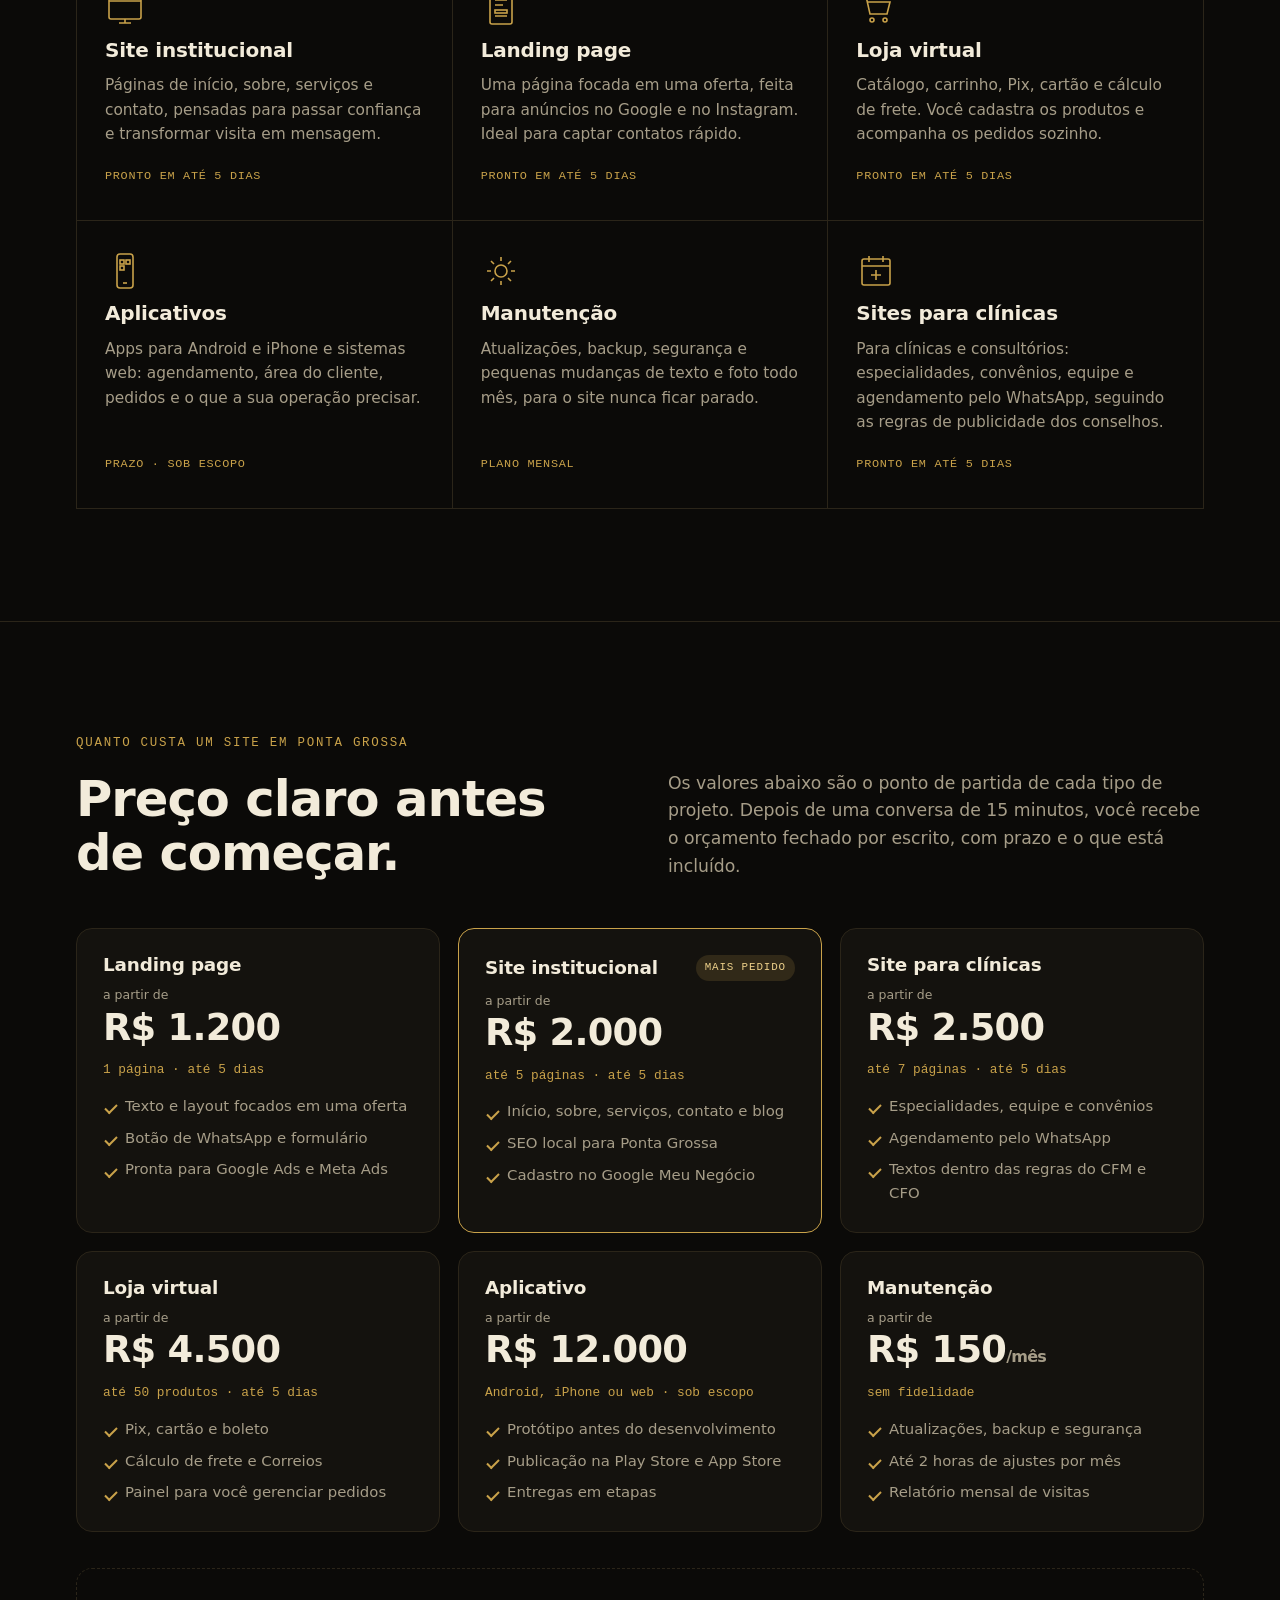
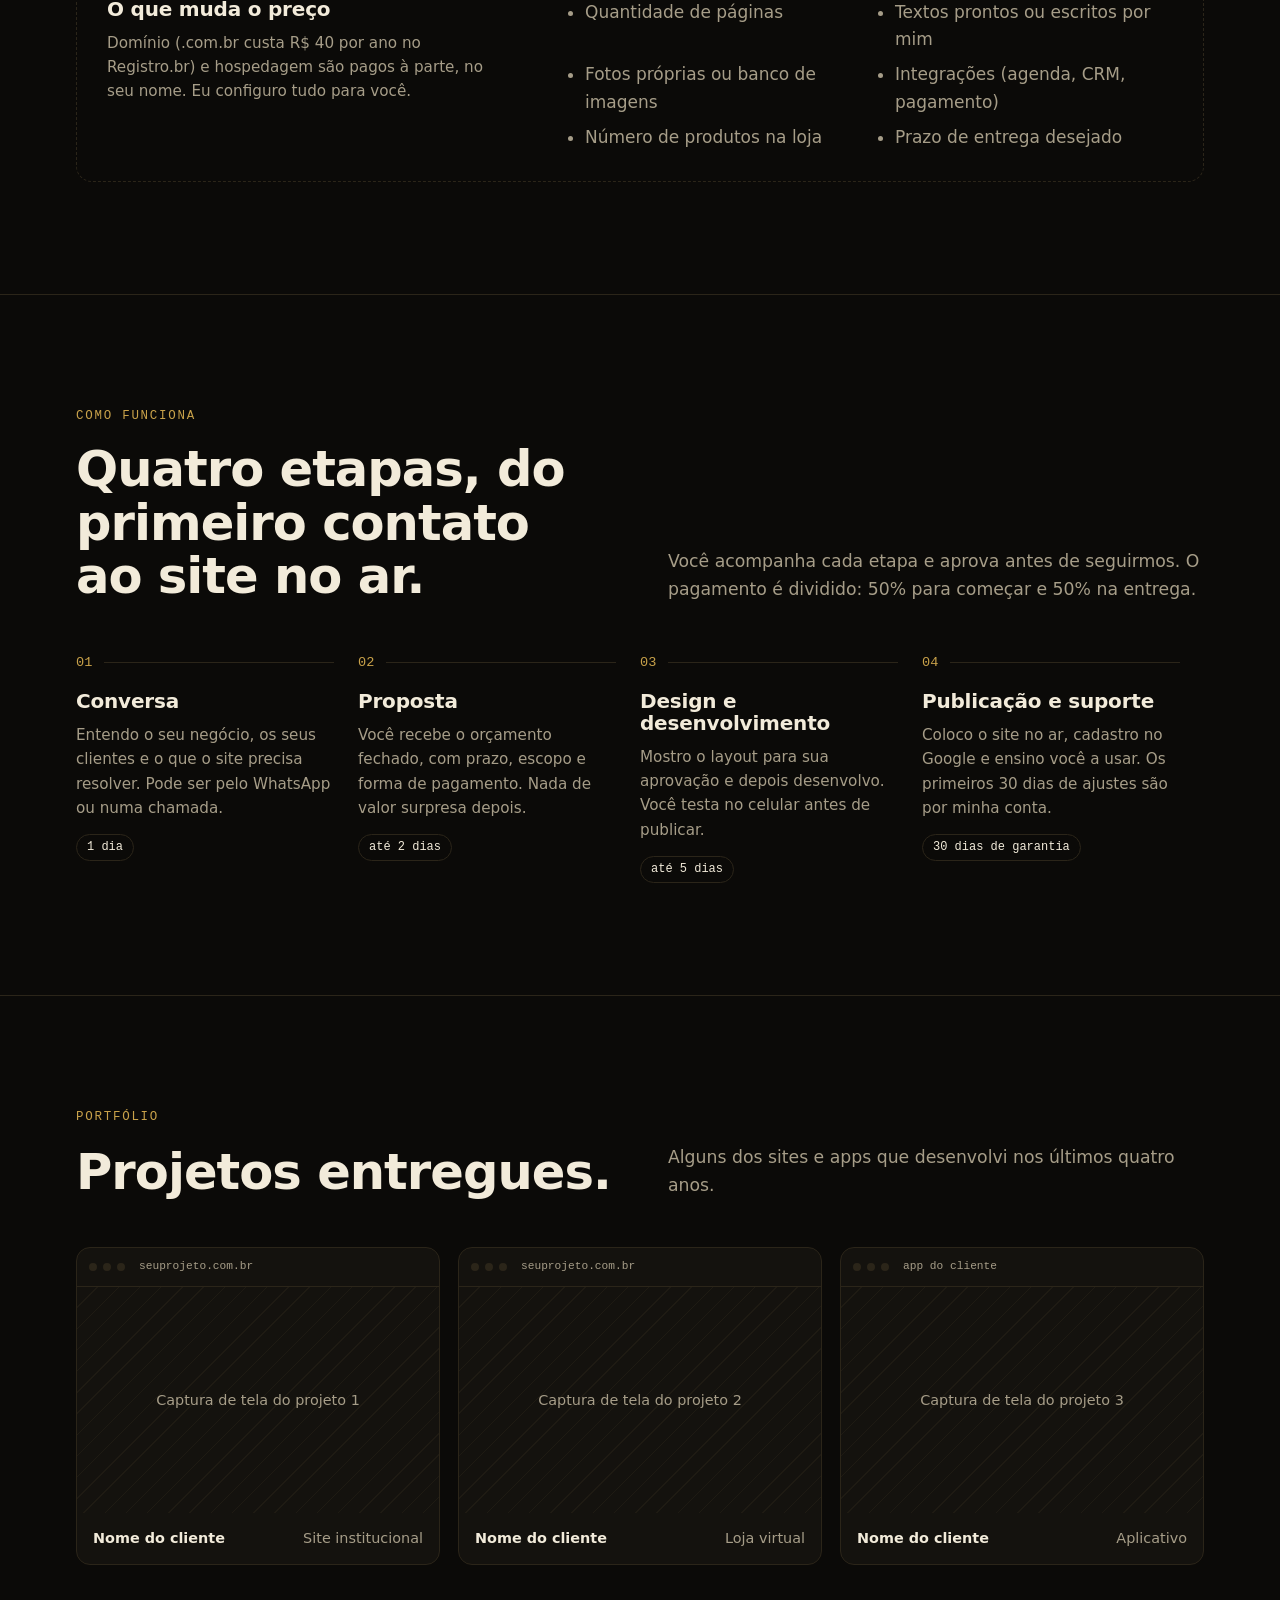
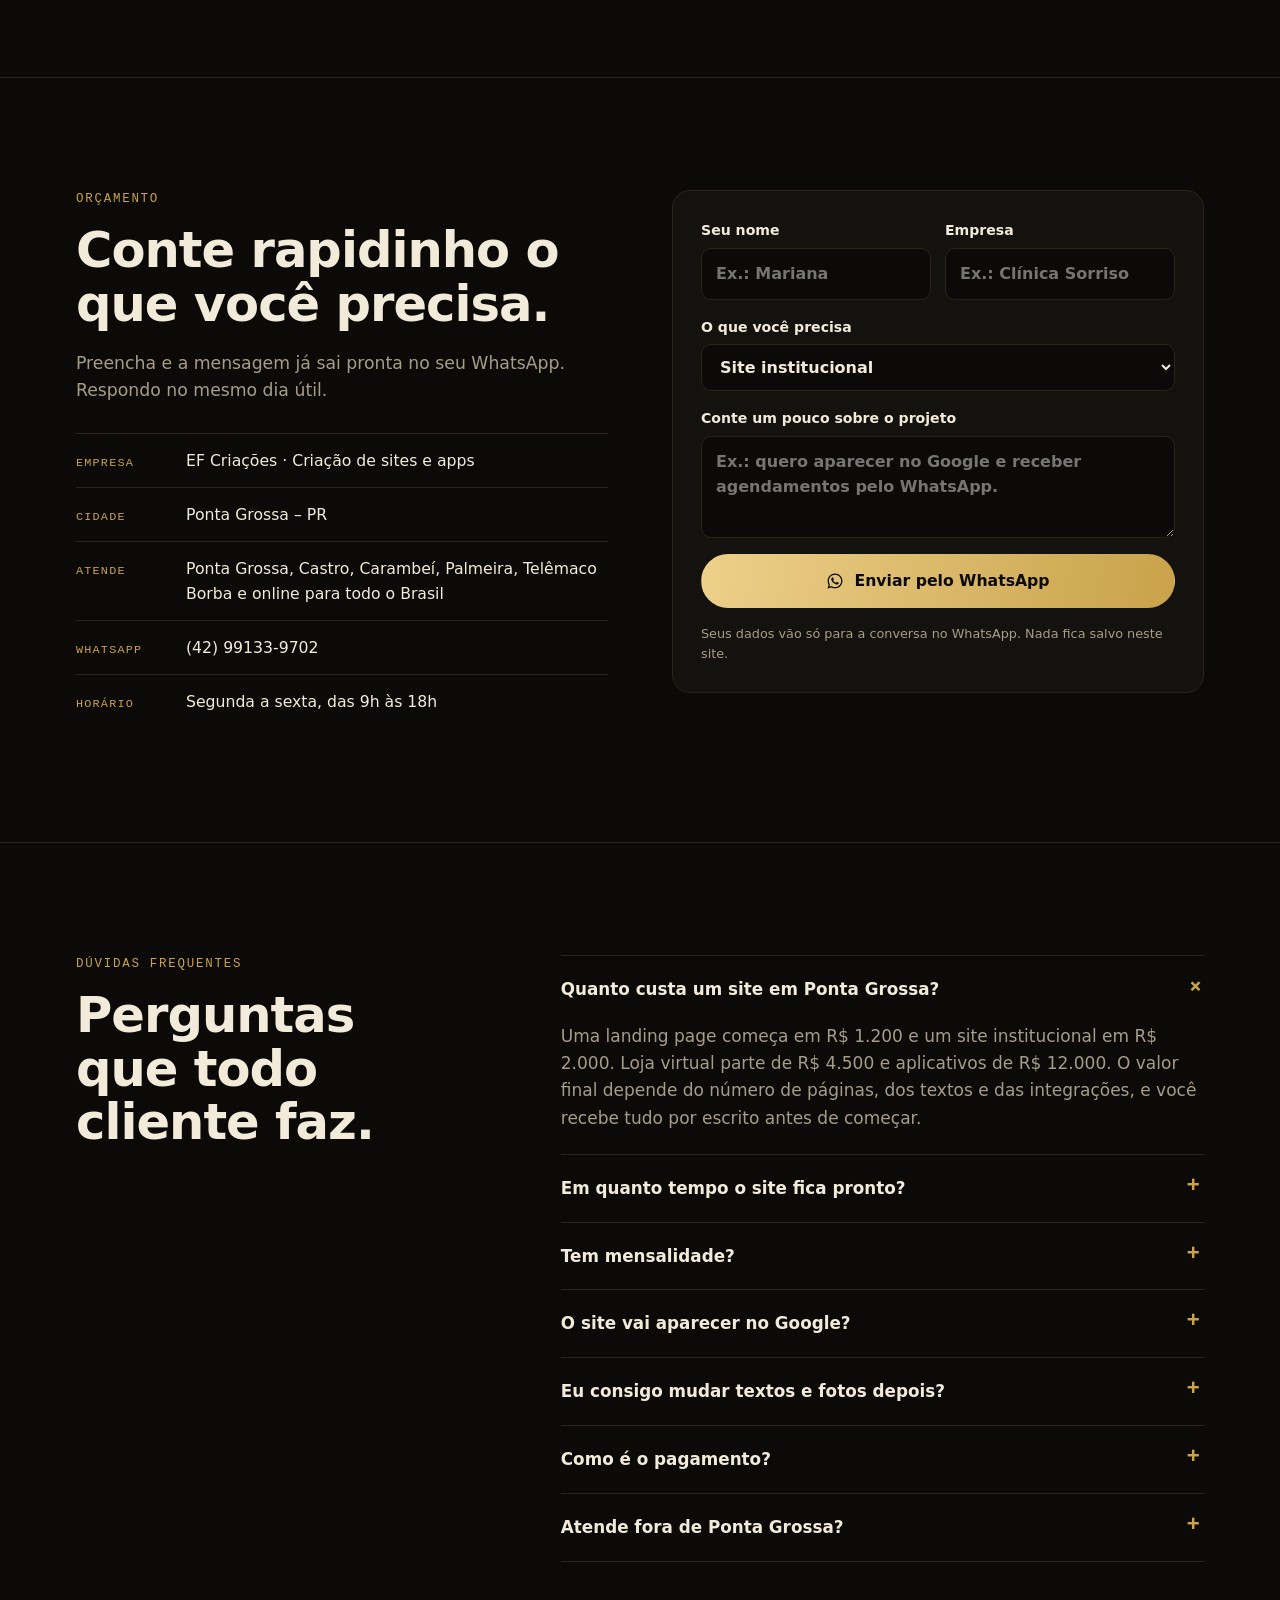
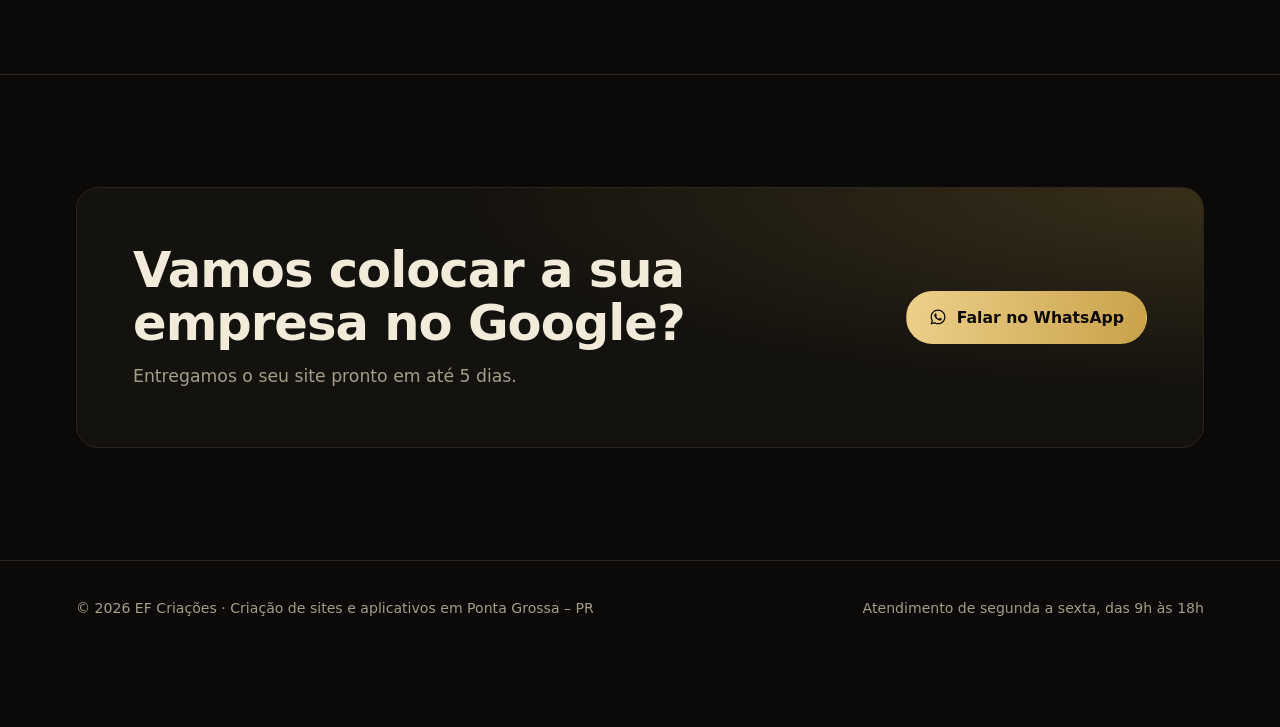
==== commit b8d37956: "Ajustes de acessibilidade e segurança Co-Authored-By: Claude Opus 5.5 <noreply@anthropic.com> Claude" ====
--- a/index.html
+++ b/index.html
@@ -2,6 +2,8 @@
 <html lang="pt-BR">
 <head>
 <meta charset="utf-8">
+<meta http-equiv="Content-Security-Policy" content="default-src 'self'; script-src 'self'; style-src 'self' 'unsafe-inline' https://fonts.googleapis.com; font-src https://fonts.gstatic.com; img-src 'self' data:; connect-src 'self'; base-uri 'self'; form-action 'none'; object-src 'none'; upgrade-insecure-requests">
+<meta name="referrer" content="strict-origin-when-cross-origin">
 <meta name="viewport" content="width=device-width, initial-scale=1, viewport-fit=cover">
 <title>EF Criações | Criação de Sites e Apps em Ponta Grossa - PR</title>
 <meta name="description" content="Criação de sites, landing pages, lojas virtuais e aplicativos em Ponta Grossa - PR. Veja quanto custa um site e peça seu orçamento pelo WhatsApp.">
@@ -202,11 +204,11 @@
 
 <header class="top">
   <div class="wrap">
-    <a class="brand" href="#inicio" aria-label="EF Criações, início"><svg aria-hidden="true"><use href="#ef-mark"/></svg><b>EF CRIAÇÕES</b></a>
+    <a class="brand" href="#inicio"><svg aria-hidden="true"><use href="#ef-mark"/></svg><b>EF CRIAÇÕES</b></a>
     <nav class="menu" aria-label="Seções">
       <a href="#servicos">Serviços</a><a href="#precos">Preços</a><a href="#processo">Como funciona</a><a href="#portfolio">Portfólio</a><a href="#faq">Dúvidas</a>
     </nav>
-    <a class="btn btn-gold wa-link" href="https://wa.me/5542991339702?text=Ol%C3%A1%2C%20vim%20pelo%20site%20e%20quero%20um%20or%C3%A7amento." target="_blank" rel="noopener"><svg aria-hidden="true"><use href="#wa"/></svg><span>Orçamento</span></a>
+    <a class="btn btn-gold wa-link" href="https://wa.me/5542991339702?text=Ol%C3%A1%2C%20vim%20pelo%20site%20e%20quero%20um%20or%C3%A7amento." target="_blank" rel="noopener" aria-label="Pedir orçamento no WhatsApp"><svg aria-hidden="true"><use href="#wa"/></svg><span>Orçamento</span></a>
   </div>
 </header>
 
@@ -390,15 +392,15 @@
       </div>
       <form class="orc" id="orc">
         <div class="two">
-          <label for="f-nome">Seu nome<input id="f-nome" name="nome" autocomplete="name" placeholder="Ex.: Mariana"></label>
-          <label for="f-empresa">Empresa<input id="f-empresa" name="empresa" autocomplete="organization" placeholder="Ex.: Clínica Sorriso"></label>
+          <label for="f-nome">Seu nome<input id="f-nome" name="nome" maxlength="60" autocomplete="name" placeholder="Ex.: Mariana"></label>
+          <label for="f-empresa">Empresa<input id="f-empresa" name="empresa" maxlength="80" autocomplete="organization" placeholder="Ex.: Clínica Sorriso"></label>
         </div>
         <label for="f-tipo">O que você precisa
           <select id="f-tipo" name="tipo">
             <option>Site institucional</option><option>Landing page</option><option>Site para clínica</option><option>Loja virtual</option><option>Aplicativo</option><option>Manutenção de site</option><option>Ainda não sei</option>
           </select>
         </label>
-        <label for="f-msg">Conte um pouco sobre o projeto<textarea id="f-msg" name="msg" rows="3" placeholder="Ex.: quero aparecer no Google e receber agendamentos pelo WhatsApp."></textarea></label>
+        <label for="f-msg">Conte um pouco sobre o projeto<textarea id="f-msg" name="msg" maxlength="600" rows="3" placeholder="Ex.: quero aparecer no Google e receber agendamentos pelo WhatsApp."></textarea></label>
         <a class="btn btn-gold wa-link" id="f-send" href="https://wa.me/5542991339702" target="_blank" rel="noopener"><svg aria-hidden="true"><use href="#wa"/></svg>Enviar pelo WhatsApp</a>
         <small>Seus dados vão só para a conversa no WhatsApp. Nada fica salvo neste site.</small>
       </form>
@@ -462,29 +464,7 @@
   ]
 }
 </script>
-<script>
-/* Troque pelo seu número com DDI e DDD, só números. Ex.: 5542999998888 */
-const WHATSAPP = "5542991339702";
-(function(){
-  const base = "https://wa.me/" + WHATSAPP;
-  const padrao = "Olá, vim pelo site e quero um orçamento.";
-  document.querySelectorAll(".wa-link").forEach(a => { if (a.id !== "f-send") a.href = base + "?text=" + encodeURIComponent(padrao); });
-  const ids = ["f-nome","f-empresa","f-tipo","f-msg"];
-  const send = document.getElementById("f-send");
-  function build(){
-    const v = id => document.getElementById(id).value.trim();
-    let t = "Olá! Vim pelo site da EF Criações.";
-    if (v("f-nome")) t += "\nNome: " + v("f-nome");
-    if (v("f-empresa")) t += "\nEmpresa: " + v("f-empresa");
-    t += "\nPreciso de: " + v("f-tipo");
-    if (v("f-msg")) t += "\nSobre o projeto: " + v("f-msg");
-    send.href = base + "?text=" + encodeURIComponent(t);
-  }
-  ids.forEach(id => document.getElementById(id).addEventListener("input", build));
-  document.getElementById("orc").addEventListener("submit", e => e.preventDefault());
-  build();
-})();
-</script>
+<script src="main.js" defer></script>
 
 </body>
 </html>
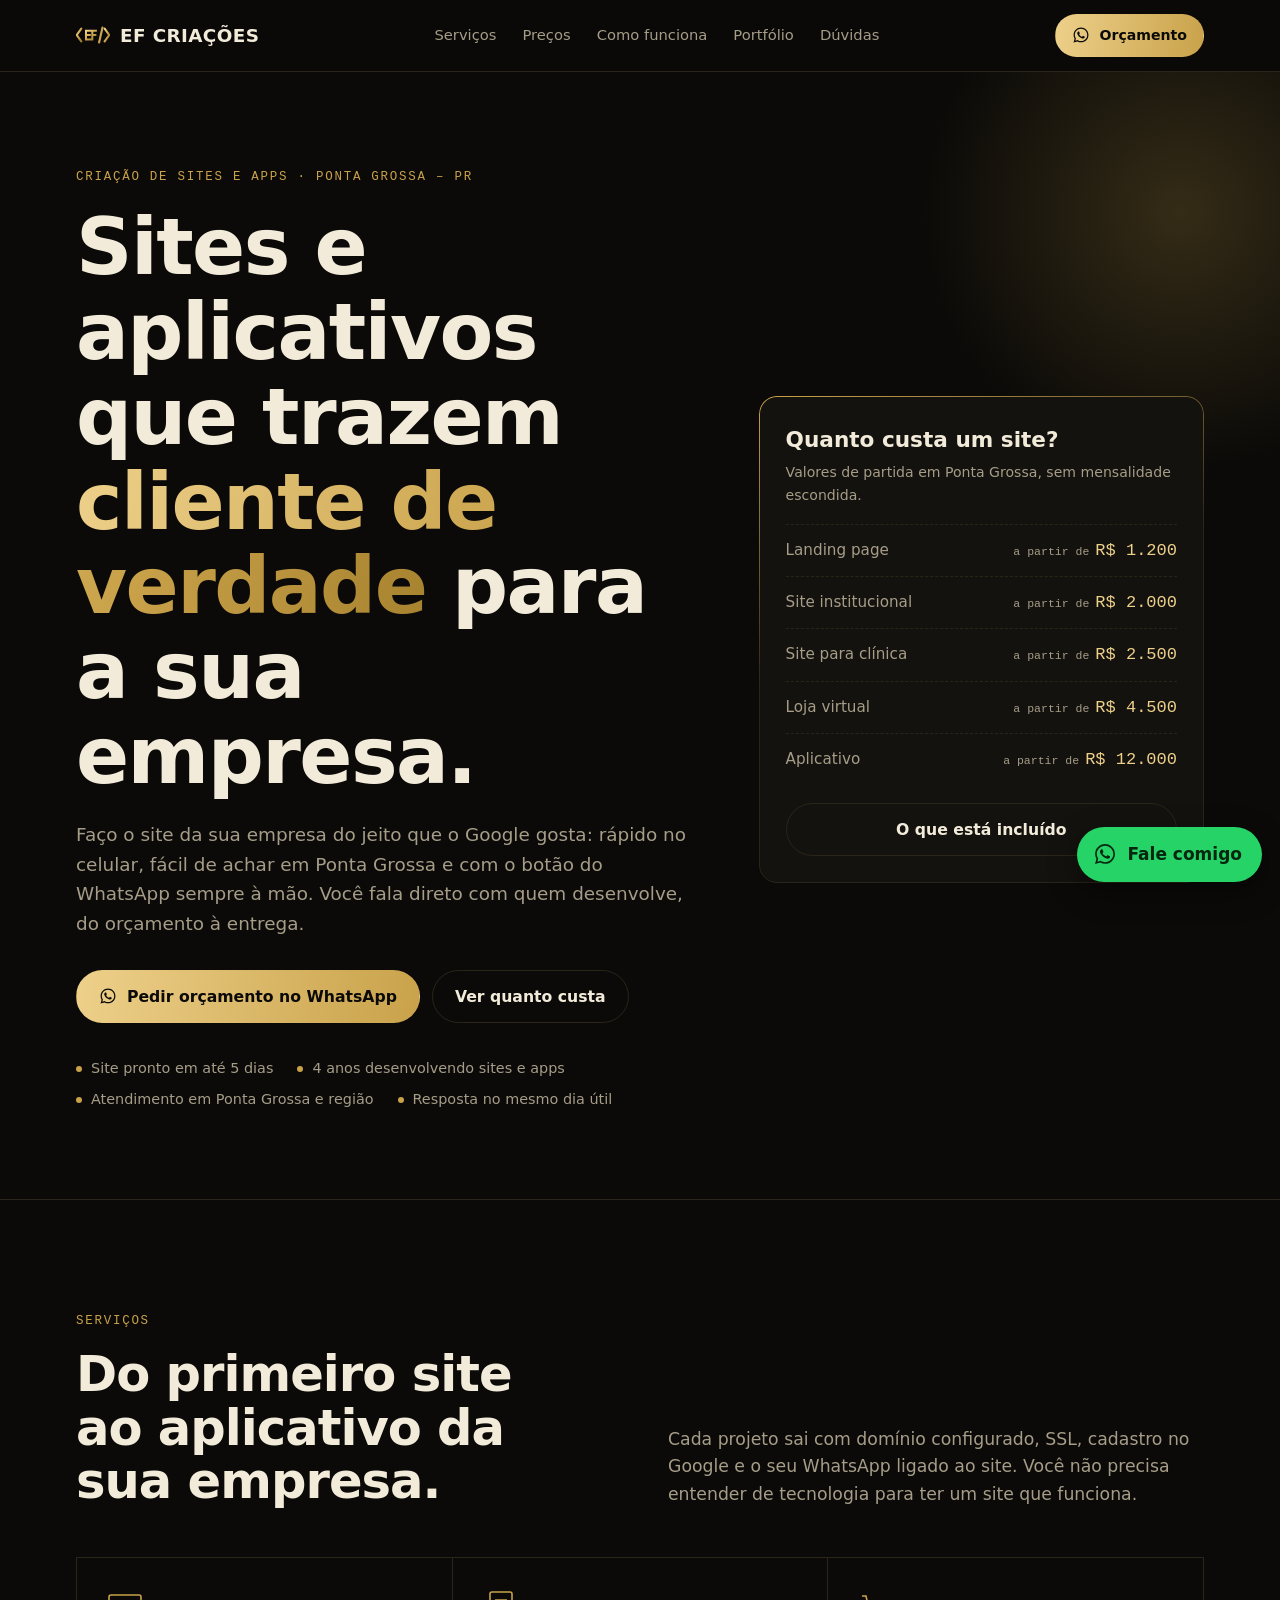
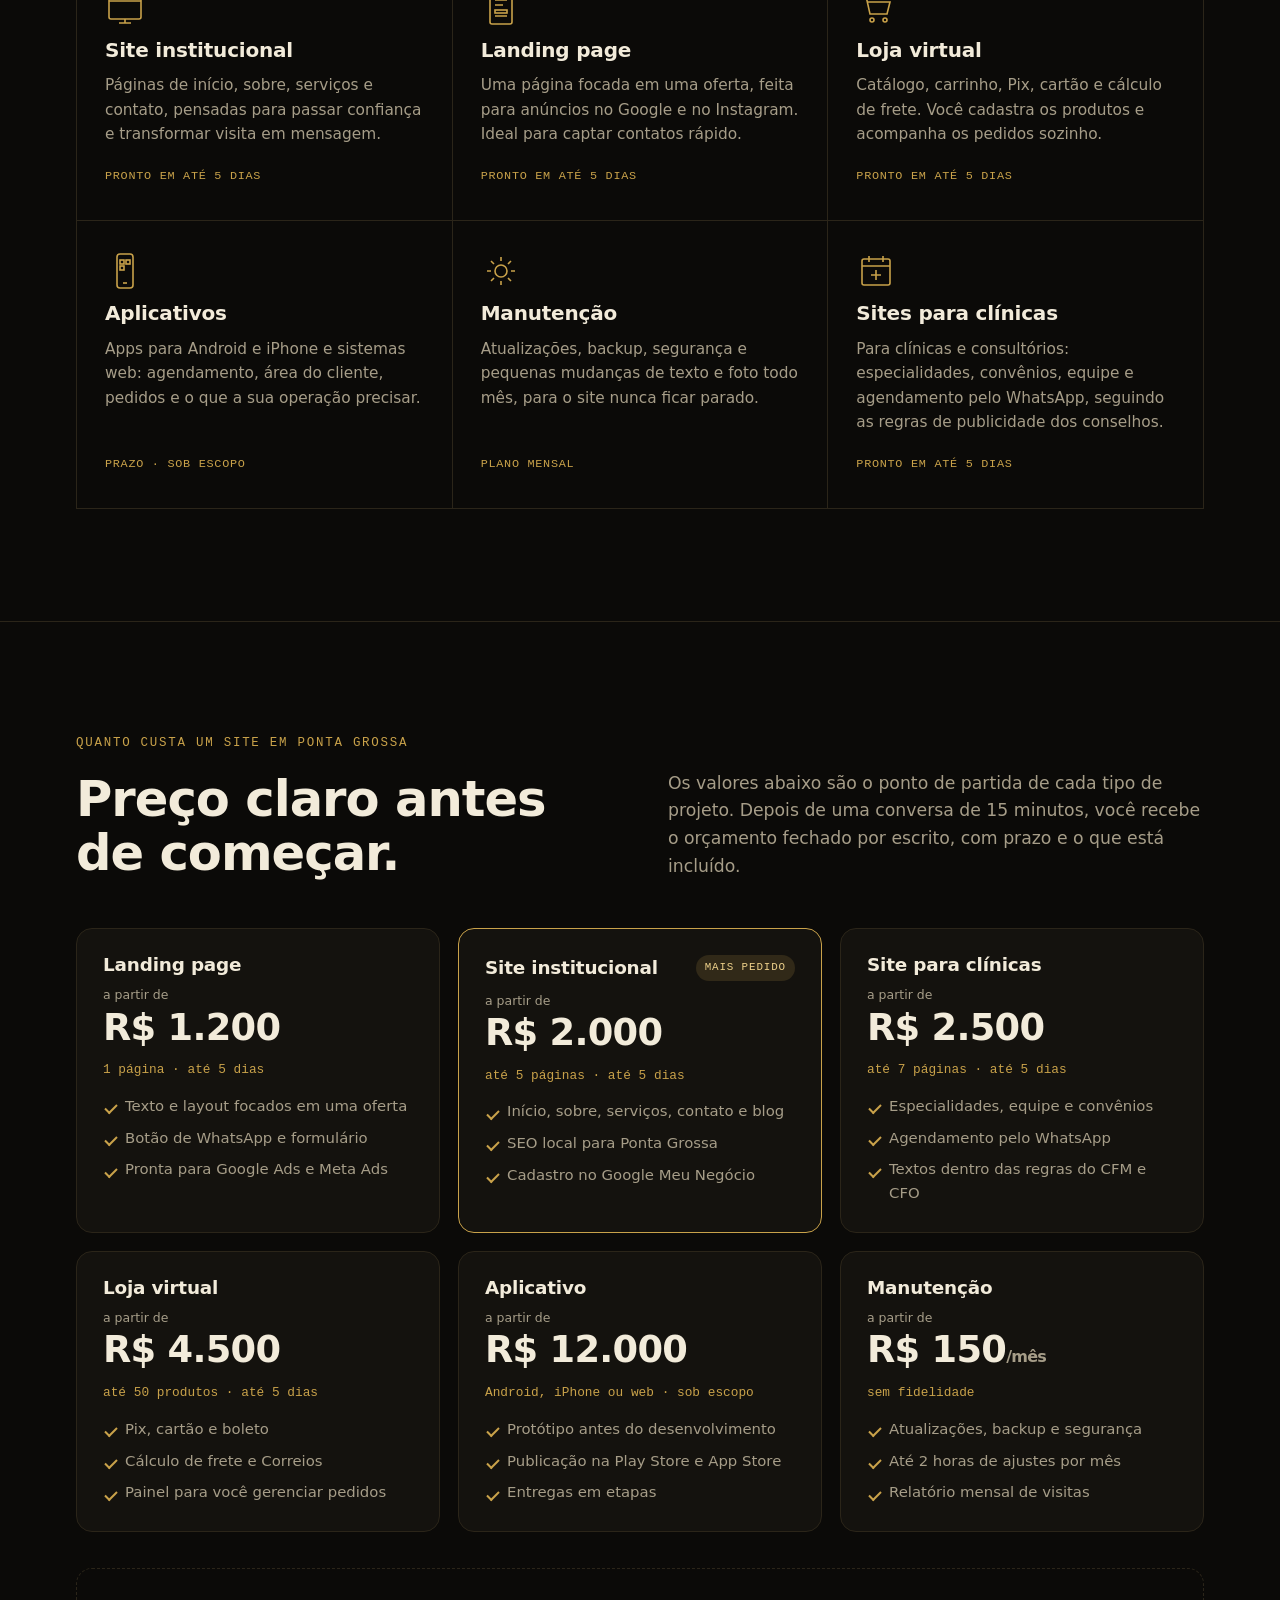
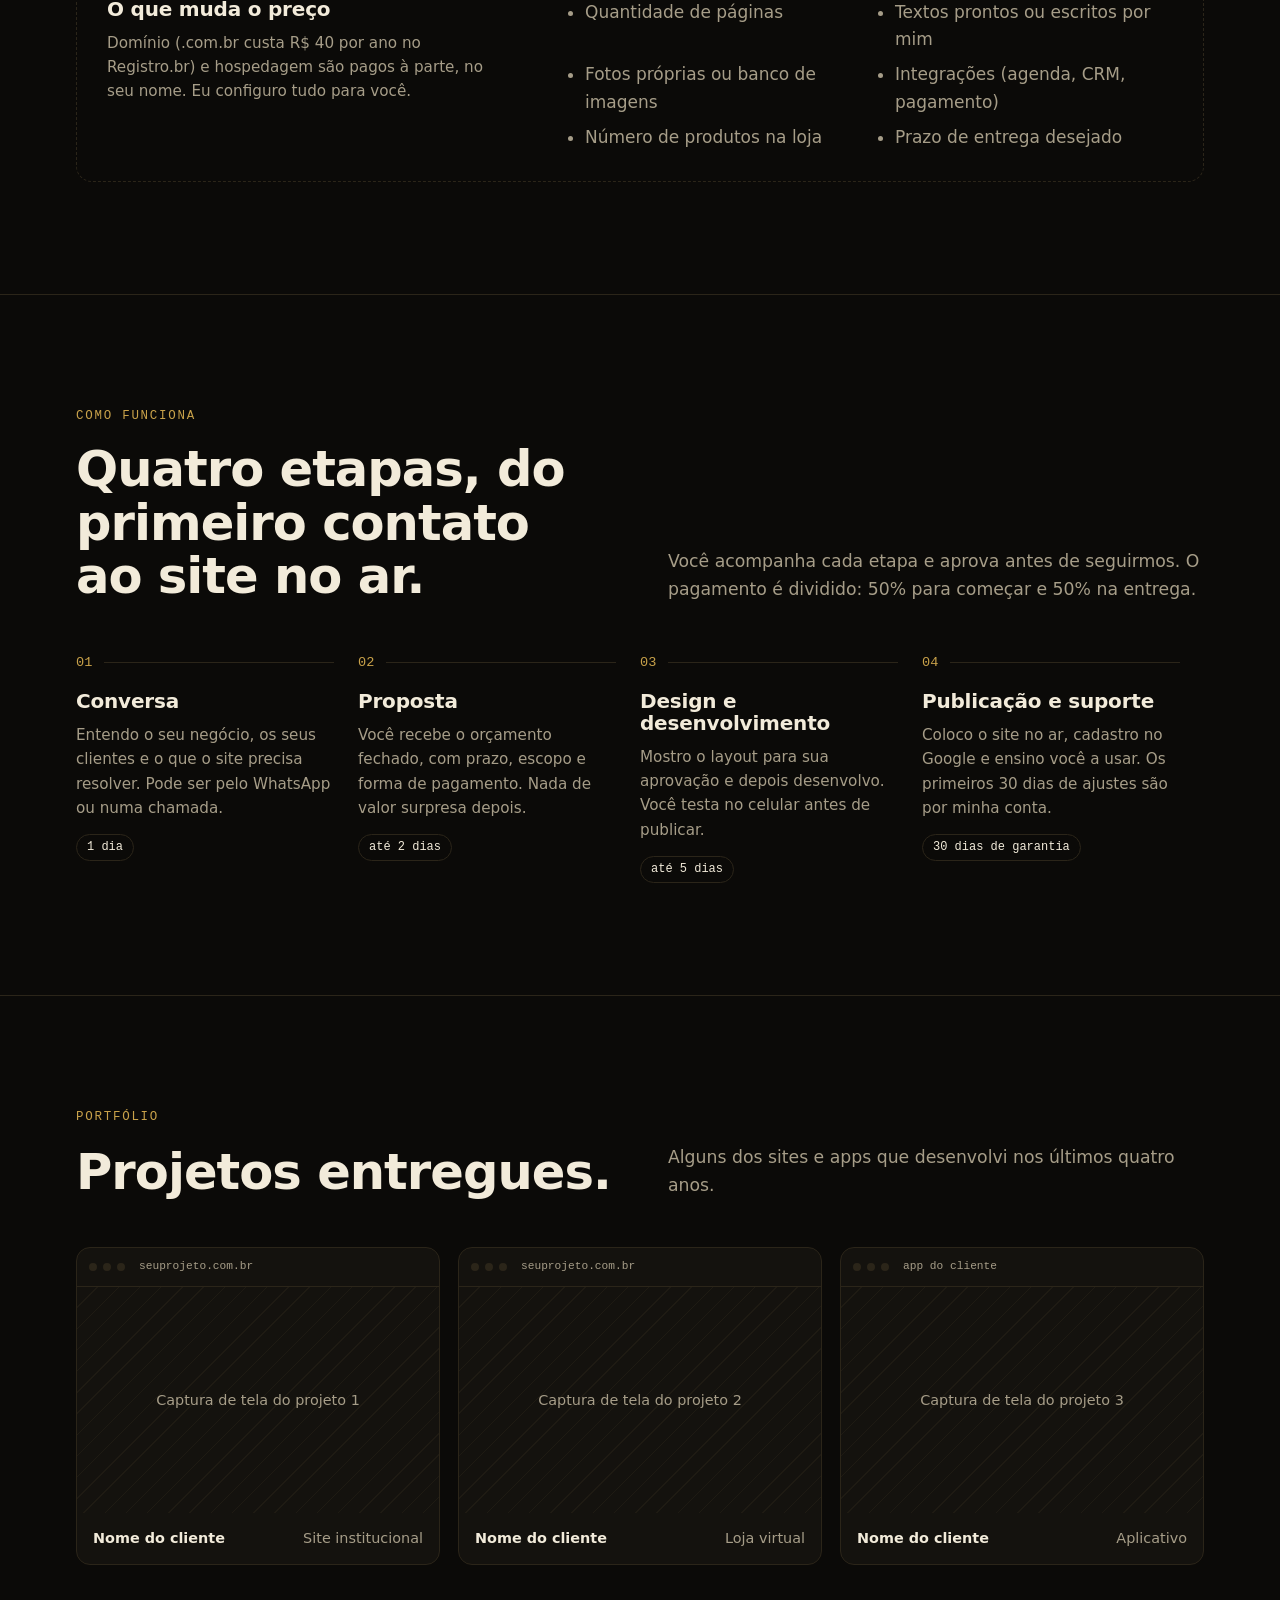
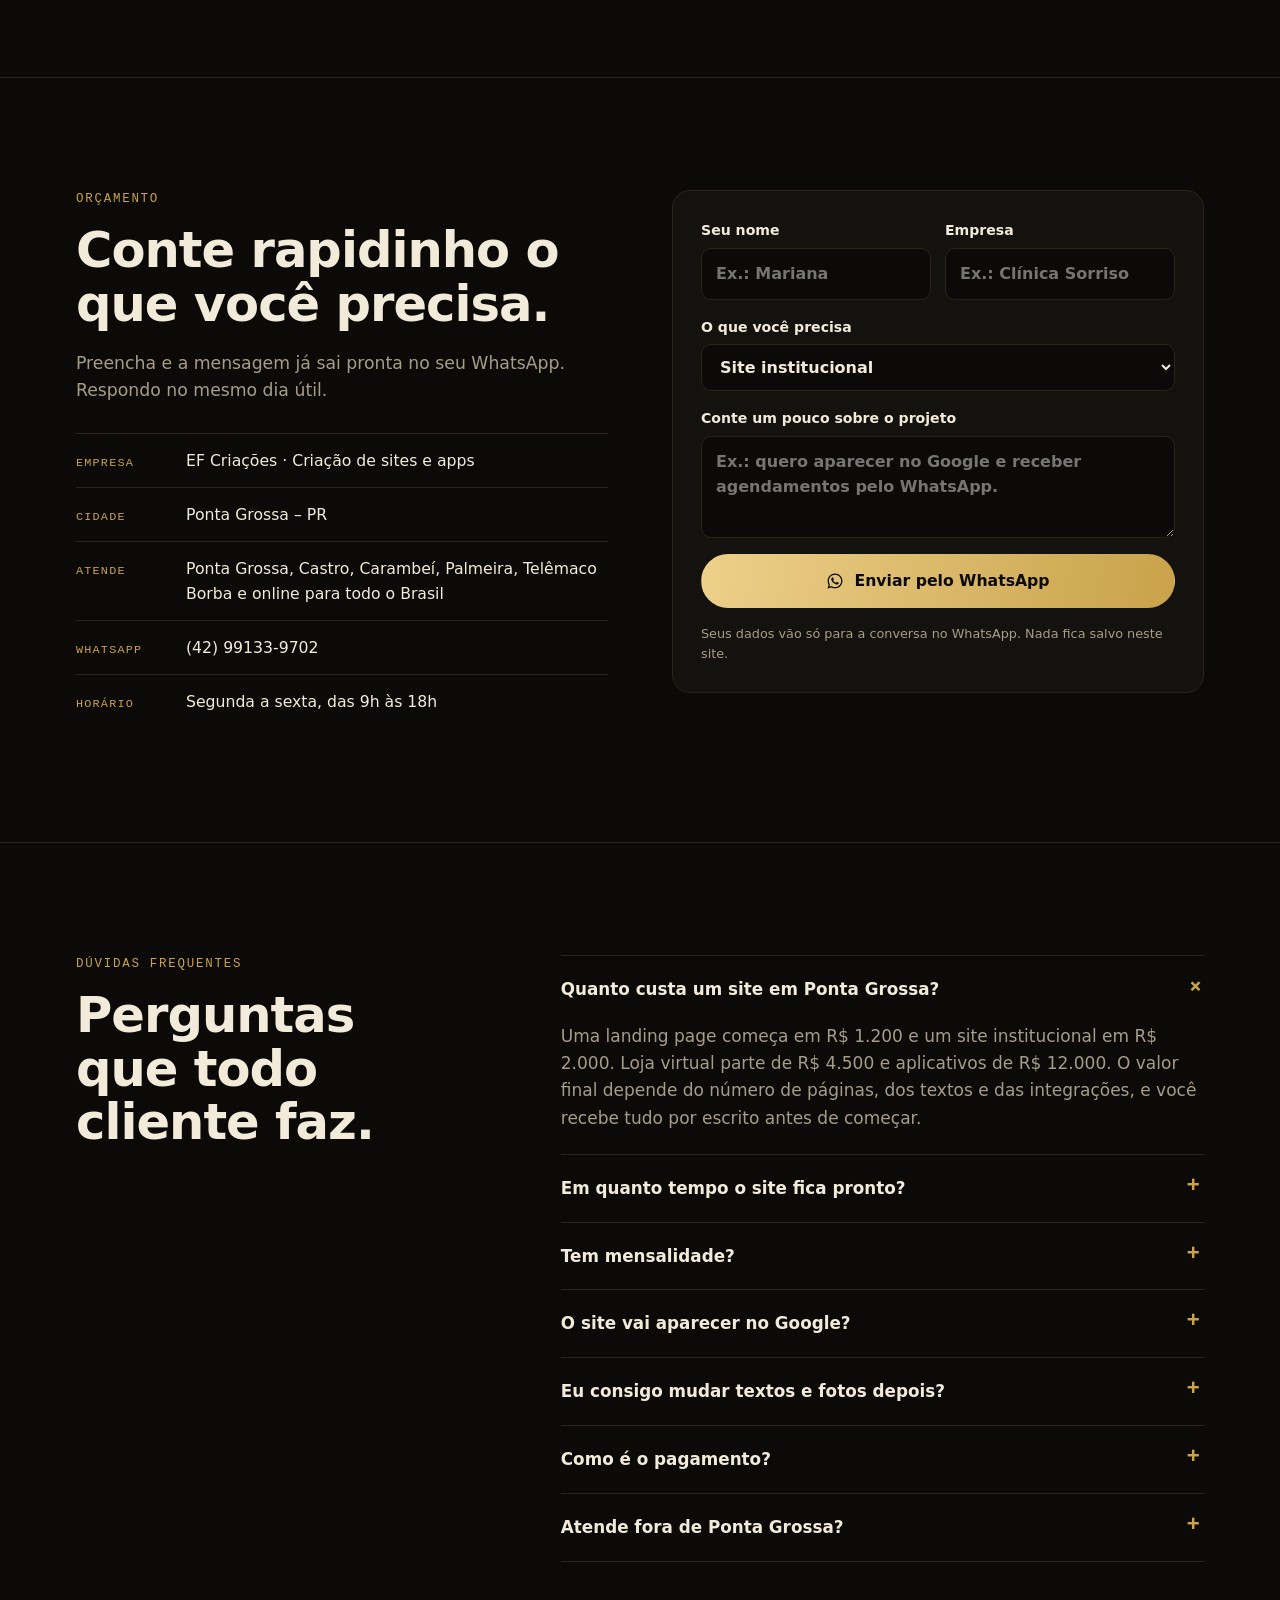
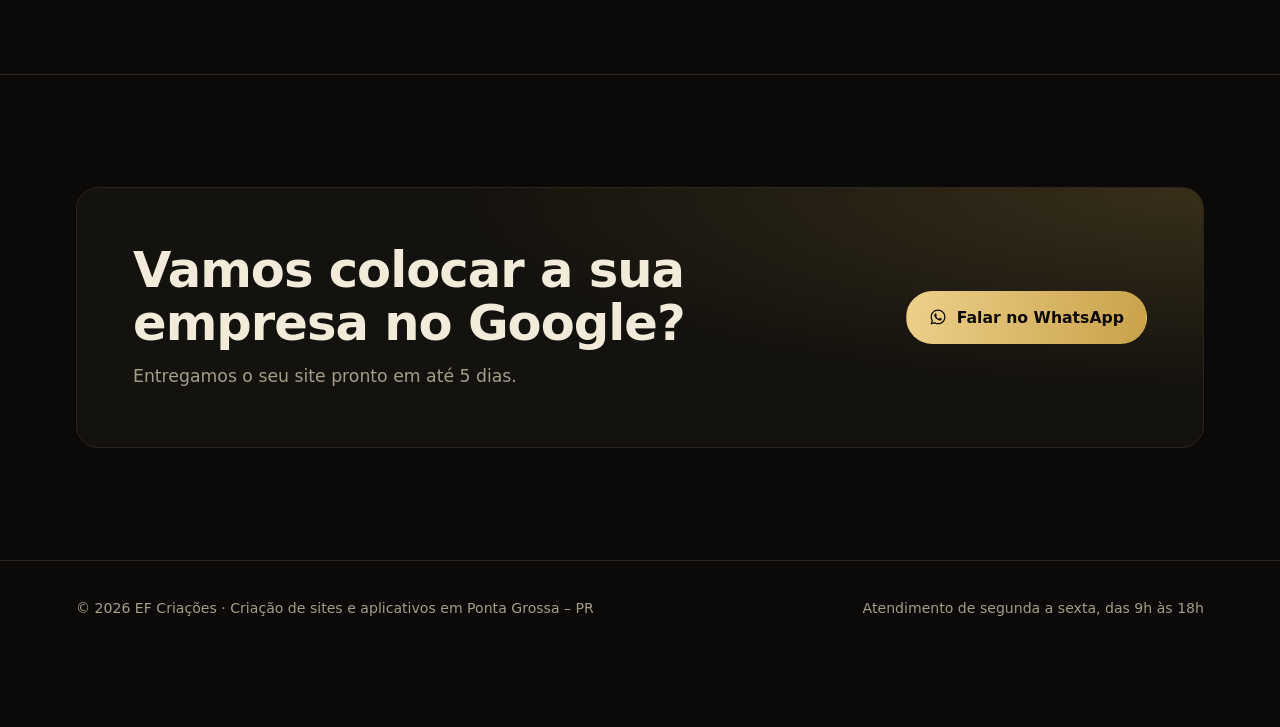
==== commit 8a31e9d7: "Nova logo (versão Código) no site e no favicon Co-Authored-By: Claude Opus 5.5 <noreply@anthropic.co" ====
--- a/index.html
+++ b/index.html
@@ -11,7 +11,7 @@
 <link rel="preconnect" href="https://fonts.gstatic.com" crossorigin>
 <link rel="stylesheet" href="https://fonts.googleapis.com/css2?family=Bricolage+Grotesque:opsz,wght@12..96,500;12..96,700;12..96,800&family=Manrope:wght@400;500;600;700&family=JetBrains+Mono:wght@500&display=swap">
 <link rel="icon" href="favicon.svg" type="image/svg+xml">
-<link rel="canonical" href="https://eduardofelipedasilvaquadros-ux.github.io/ef-criacoes/">
+<link rel="canonical" href="https://eduardofelipedasilvaquadros-ux.github.io/ef-criacoes-/">
 <meta name="robots" content="index, follow">
 <meta name="geo.region" content="BR-PR">
 <meta name="geo.placename" content="Ponta Grossa">
@@ -19,7 +19,7 @@
 <meta property="og:locale" content="pt_BR">
 <meta property="og:title" content="EF Criações | Criação de Sites e Apps em Ponta Grossa">
 <meta property="og:description" content="Sites, landing pages, lojas virtuais e aplicativos. Veja quanto custa e peça orçamento pelo WhatsApp.">
-<meta property="og:image" content="https://eduardofelipedasilvaquadros-ux.github.io/ef-criacoes/logo-quadrado.png">
+<meta property="og:image" content="https://eduardofelipedasilvaquadros-ux.github.io/ef-criacoes-/logo-quadrado.png">
 <meta name="theme-color" content="#0B0A08">
 <style>
 /* Layout: faixa escura contínua; colunas assimétricas; o dourado aparece só em linhas, números e no CTA */
@@ -197,7 +197,7 @@
 <svg width="0" height="0" style="position:absolute" aria-hidden="true">
   <defs>
     <linearGradient id="efg" x1="0" y1="0" x2="1" y2="1"><stop offset="0" stop-color="#F1D48A"/><stop offset=".55" stop-color="#C9A24A"/><stop offset="1" stop-color="#9C7A2E"/></linearGradient>
-    <symbol id="ef-mark" viewBox="0 0 64 64"><g fill="none" stroke="url(#efg)" stroke-width="5.5" stroke-linecap="square"><path d="M14 16H50M14 16V48M14 32H28M14 48H30M37 16V48M37 32H48"/></g><circle cx="53.5" cy="47" r="3.2" fill="url(#efg)"/></symbol>
+    <symbol id="ef-mark" viewBox="0 0 64 64"><g fill="none" stroke="url(#efg)" stroke-width="4" stroke-linecap="round" stroke-linejoin="round"><path d="M10 20L1.5 32 10 44"/><path d="M54 20L62.5 32 54 44"/><path d="M50 18L43.5 46"/></g><g transform="translate(11.5 15.5) scale(.52)" fill="none" stroke="url(#efg)" stroke-width="7.2" stroke-linecap="square"><path d="M14 16H50M14 16V48M14 32H28M14 48H30M37 16V48M37 32H48"/></g></symbol>
     <symbol id="wa" viewBox="0 0 24 24"><path fill="currentColor" d="M12.04 2C6.58 2 2.13 6.45 2.13 11.91c0 1.75.46 3.45 1.32 4.95L2.05 22l5.25-1.38a9.9 9.9 0 0 0 4.74 1.21c5.46 0 9.91-4.45 9.91-9.91C21.95 6.45 17.5 2 12.04 2Zm0 18.15c-1.48 0-2.93-.4-4.2-1.15l-.3-.18-3.12.82.83-3.04-.2-.31a8.2 8.2 0 0 1-1.26-4.38c0-4.54 3.7-8.24 8.25-8.24 4.54 0 8.24 3.7 8.24 8.24 0 4.55-3.7 8.24-8.24 8.24Zm4.52-6.16c-.25-.12-1.47-.72-1.69-.81-.23-.08-.39-.12-.56.12-.17.25-.64.81-.78.97-.14.17-.29.19-.54.06-.25-.12-1.05-.39-1.99-1.23-.74-.66-1.23-1.47-1.38-1.72-.14-.25-.01-.38.11-.51.11-.11.25-.29.37-.43.13-.14.17-.25.25-.41.08-.17.04-.31-.02-.43-.06-.12-.56-1.34-.76-1.84-.2-.48-.41-.42-.56-.43h-.48c-.17 0-.43.06-.66.31-.23.25-.86.85-.86 2.07 0 1.22.89 2.4 1.01 2.56.12.17 1.75 2.67 4.23 3.74.59.26 1.05.41 1.41.52.59.19 1.13.16 1.56.1.48-.07 1.47-.6 1.67-1.18.21-.58.21-1.07.14-1.18-.06-.1-.22-.16-.47-.29Z"/></symbol>
   </defs>
 </svg>
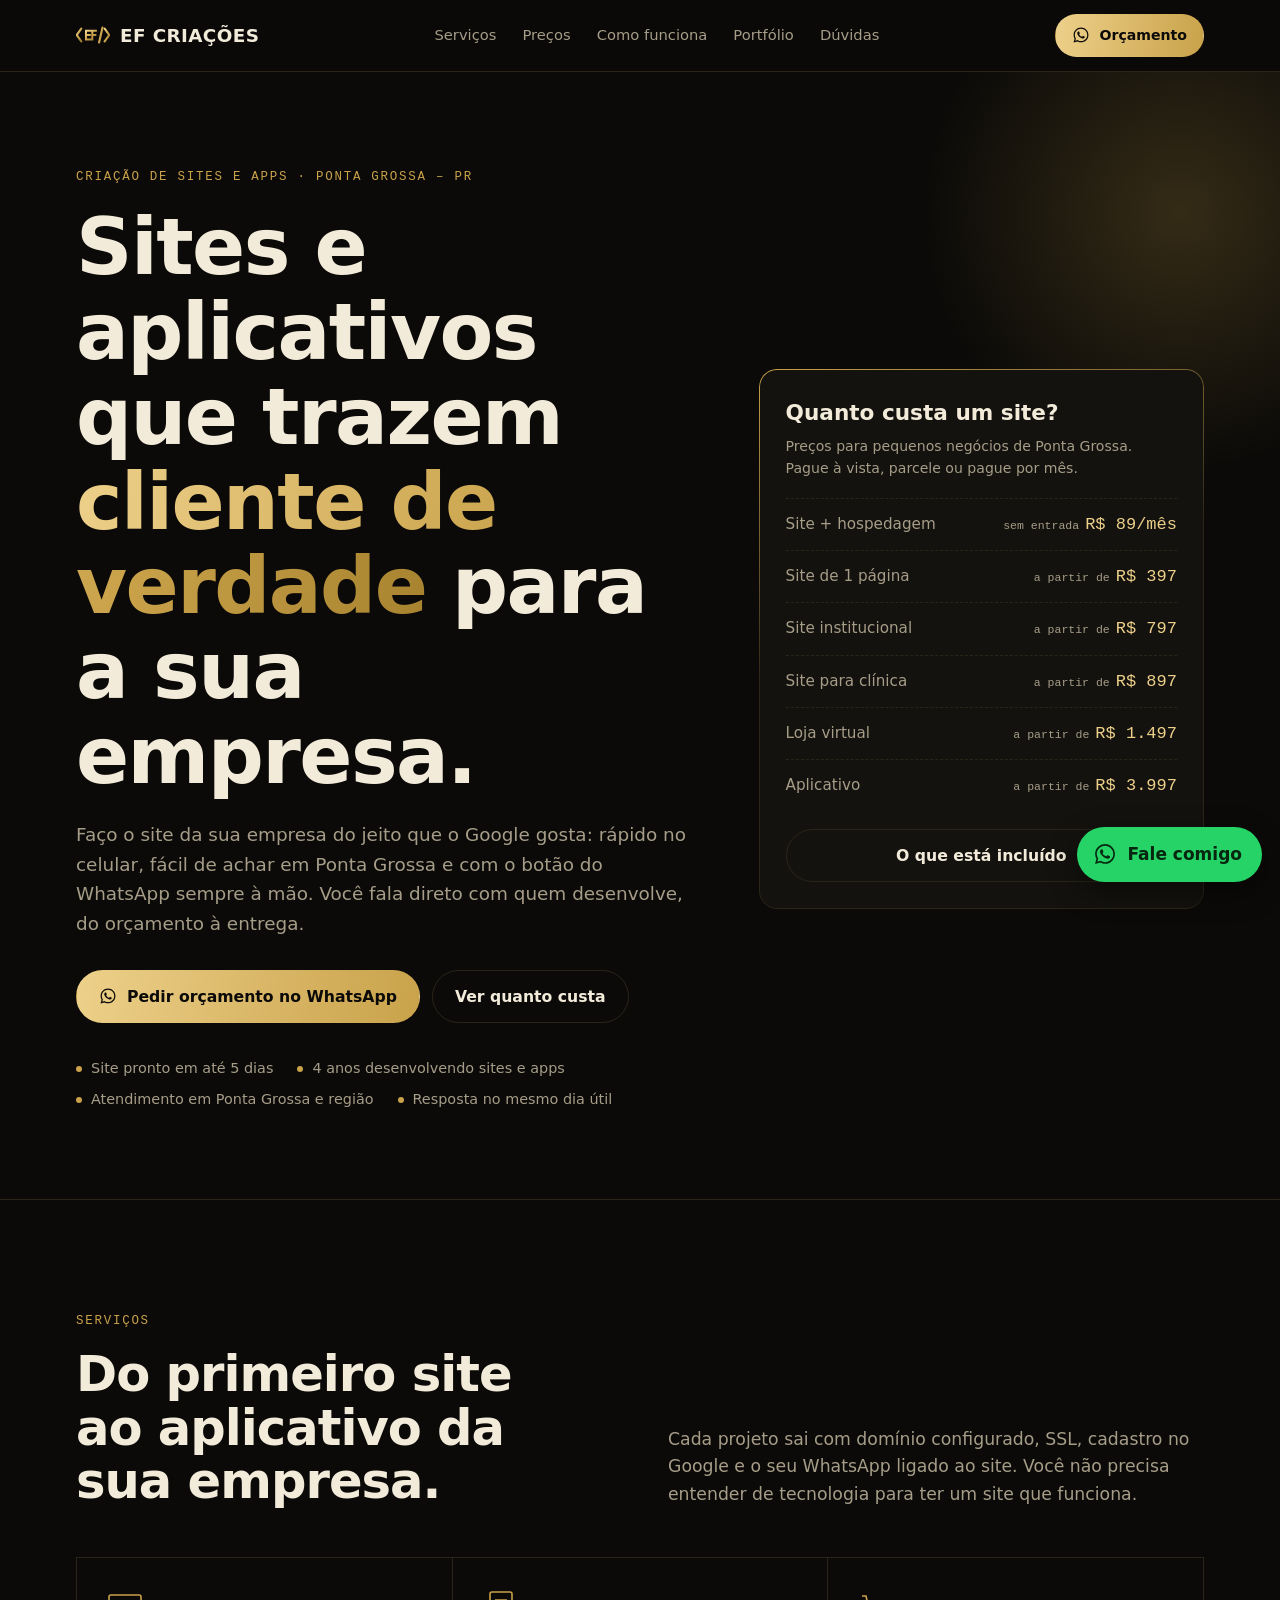
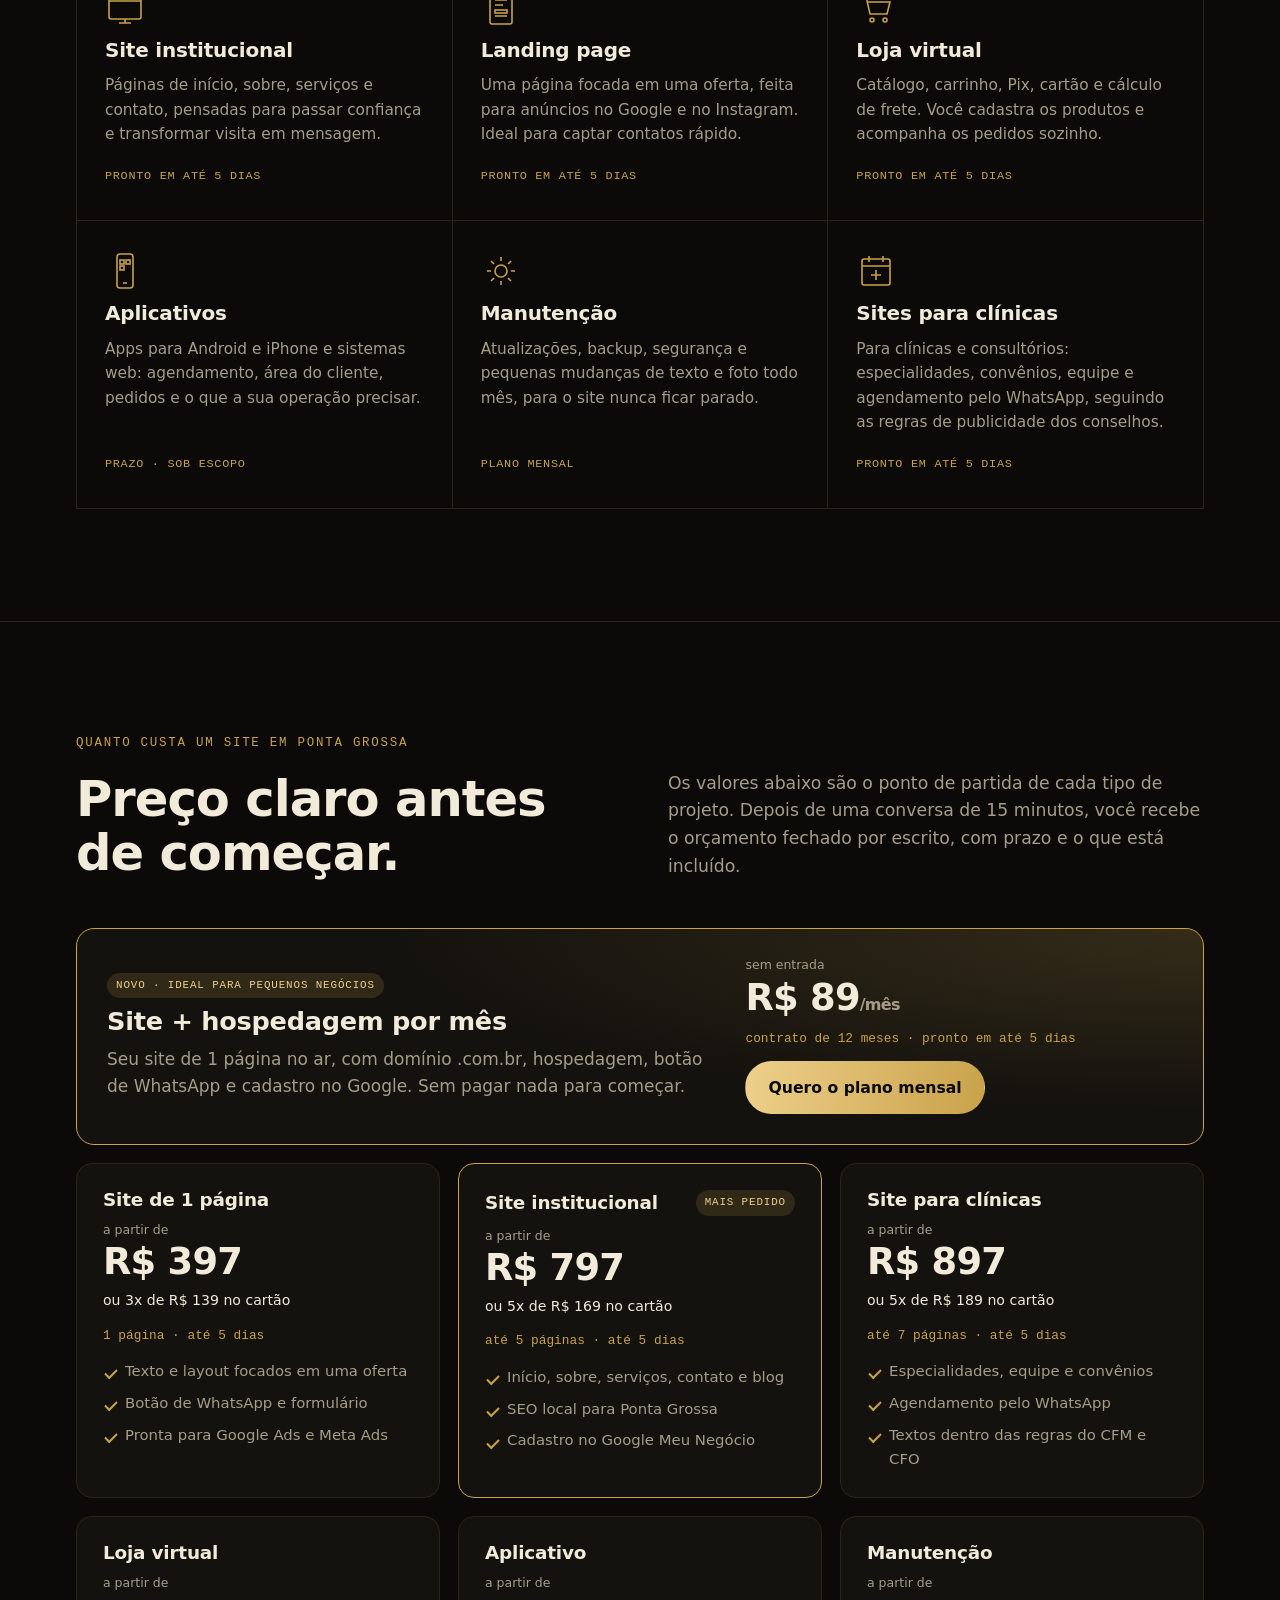
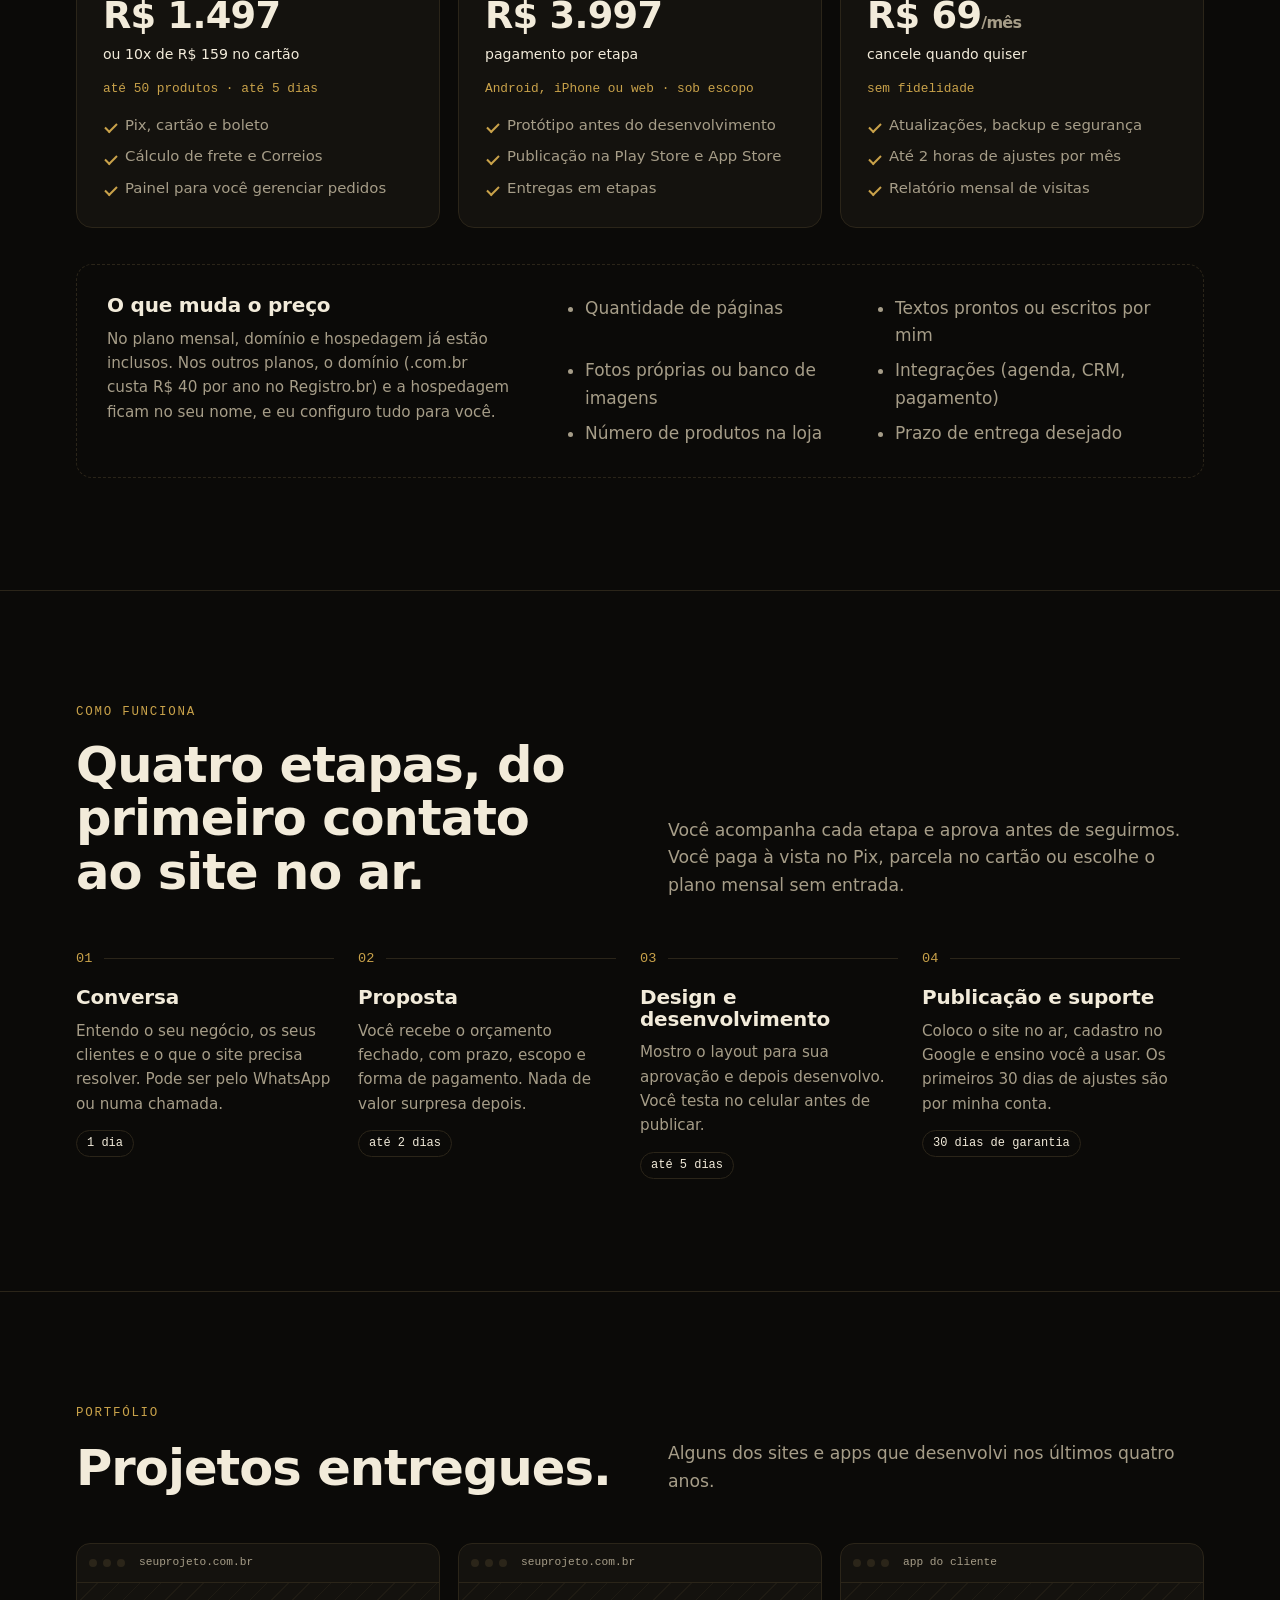
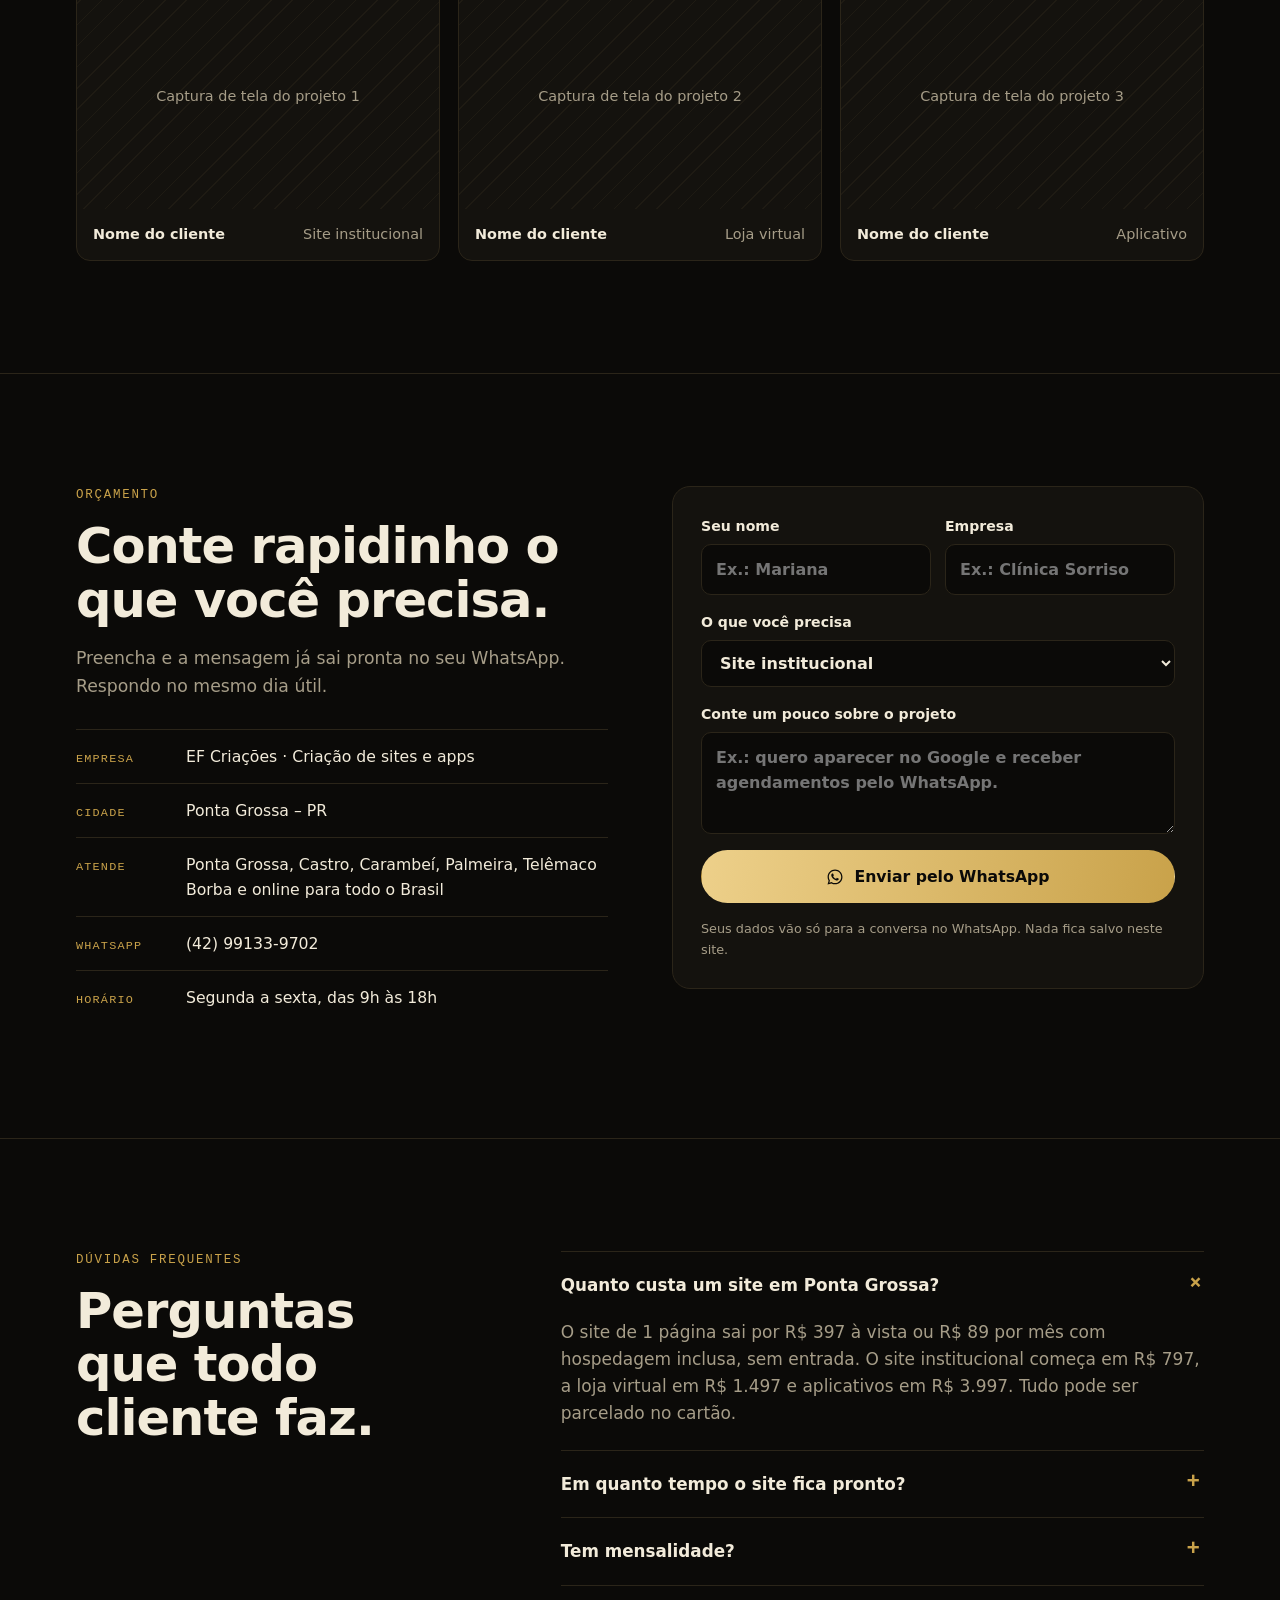
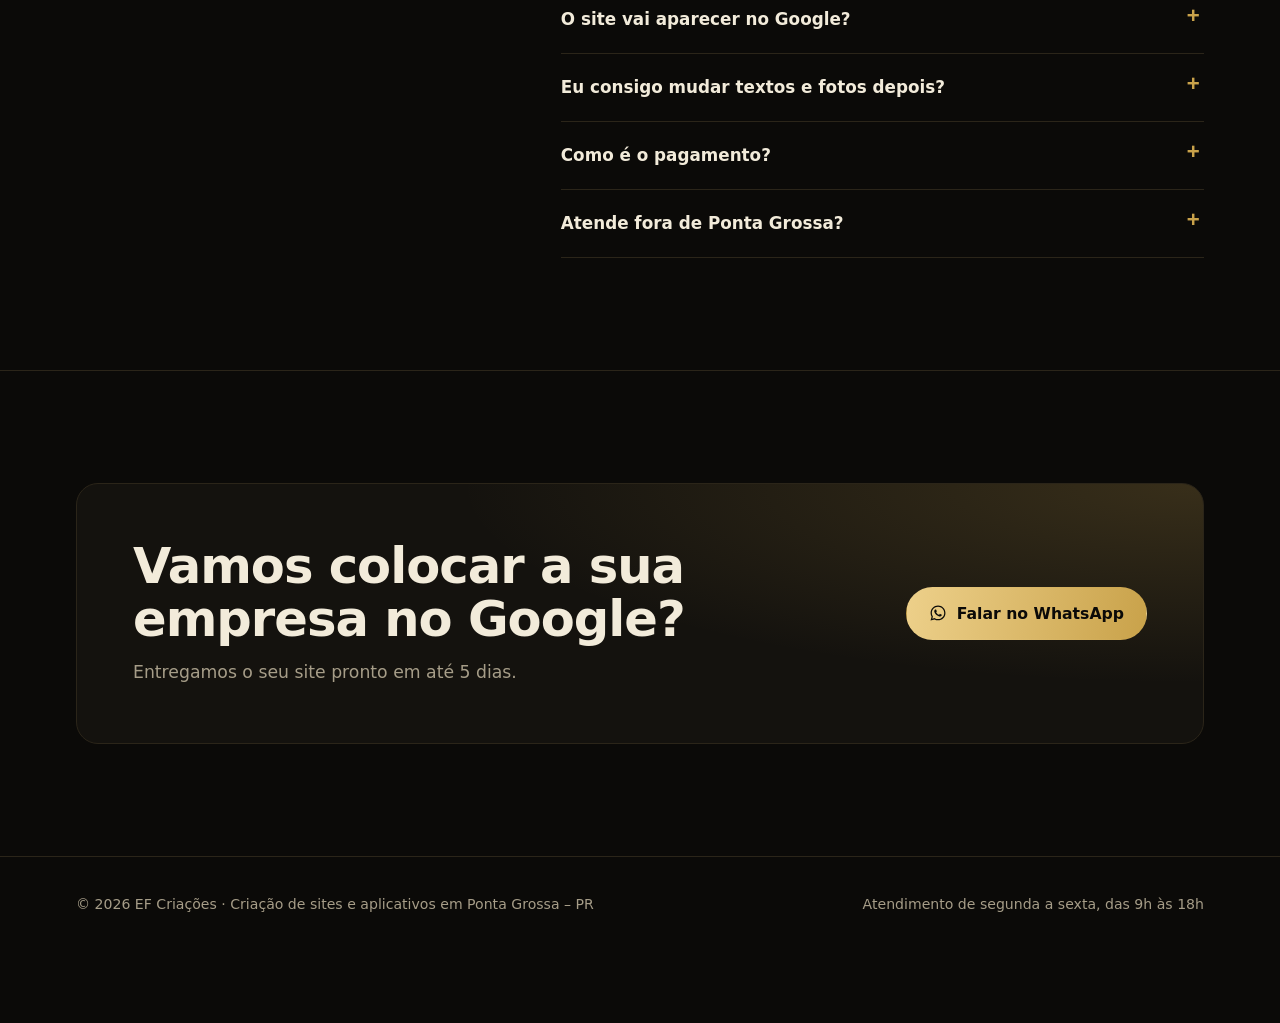
==== commit 7012b898: "Nova tabela de preços com foco em volume e plano mensal Co-Authored-By: Claude Opus 5.5 <noreply@ant" ====
--- a/index.html
+++ b/index.html
@@ -176,6 +176,13 @@
 .wa-fab:hover{transform:translateY(-2px)}
 .wa-fab svg{width:24px;height:24px}
 
+.price .parc{margin-top:-6px;font-size:.88rem;color:var(--cream)}
+.plano{display:grid;grid-template-columns:1.4fr 1fr;gap:20px 40px;align-items:center;margin-bottom:18px;padding:30px;border-radius:18px;border:1px solid var(--gold);background:radial-gradient(120% 140% at 100% 0%,color-mix(in srgb,var(--gold) 18%,transparent),transparent 60%),var(--panel)}
+.plano-txt{display:grid;gap:10px;justify-items:start;min-width:0}
+.plano-txt h3{font-size:1.6rem}
+.plano-txt p{color:var(--muted)}
+.plano-preco{display:grid;gap:12px;justify-items:start;min-width:0}
+@media (max-width:620px){.plano{grid-template-columns:1fr;padding:22px}}
 @media (max-width:960px){
   nav.menu{display:none}
   .hero-grid,.sec-head,.contact-grid,.faq,.factors{grid-template-columns:1fr}
@@ -227,12 +234,13 @@
       </div>
       <aside class="quote-card" aria-label="Resumo de preços">
         <p class="q">Quanto custa um site?</p>
-        <p class="sub">Valores de partida em Ponta Grossa, sem mensalidade escondida.</p>
-        <div class="qrow"><span>Landing page</span><b><small>a partir de</small>R$ 1.200</b></div>
-        <div class="qrow"><span>Site institucional</span><b><small>a partir de</small>R$ 2.000</b></div>
-        <div class="qrow"><span>Site para clínica</span><b><small>a partir de</small>R$ 2.500</b></div>
-        <div class="qrow"><span>Loja virtual</span><b><small>a partir de</small>R$ 4.500</b></div>
-        <div class="qrow"><span>Aplicativo</span><b><small>a partir de</small>R$ 12.000</b></div>
+        <p class="sub">Preços para pequenos negócios de Ponta Grossa. Pague à vista, parcele ou pague por mês.</p>
+        <div class="qrow"><span>Site + hospedagem</span><b><small>sem entrada</small>R$ 89/mês</b></div>
+        <div class="qrow"><span>Site de 1 página</span><b><small>a partir de</small>R$ 397</b></div>
+        <div class="qrow"><span>Site institucional</span><b><small>a partir de</small>R$ 797</b></div>
+        <div class="qrow"><span>Site para clínica</span><b><small>a partir de</small>R$ 897</b></div>
+        <div class="qrow"><span>Loja virtual</span><b><small>a partir de</small>R$ 1.497</b></div>
+        <div class="qrow"><span>Aplicativo</span><b><small>a partir de</small>R$ 3.997</b></div>
         <a class="btn btn-ghost" href="#precos">O que está incluído</a>
       </aside>
     </div>
@@ -293,40 +301,58 @@
         <h2>Preço claro antes de começar.</h2>
         <p class="lead">Os valores abaixo são o ponto de partida de cada tipo de projeto. Depois de uma conversa de 15 minutos, você recebe o orçamento fechado por escrito, com prazo e o que está incluído.</p>
       </div>
+      <div class="plano">
+        <div class="plano-txt">
+          <span class="badge">Novo · ideal para pequenos negócios</span>
+          <h3>Site + hospedagem por mês</h3>
+          <p>Seu site de 1 página no ar, com domínio .com.br, hospedagem, botão de WhatsApp e cadastro no Google. Sem pagar nada para começar.</p>
+        </div>
+        <div class="plano-preco">
+          <p class="amount"><small>sem entrada</small>R$ 89<em>/mês</em></p>
+          <p class="meta">contrato de 12 meses · pronto em até 5 dias</p>
+          <a class="btn btn-gold wa-link" href="https://wa.me/5542991339702" target="_blank" rel="noopener">Quero o plano mensal</a>
+        </div>
+      </div>
       <div class="price-grid">
         <div class="price">
-          <div class="kind"><h3>Landing page</h3></div>
-          <p class="amount"><small>a partir de</small>R$ 1.200</p>
+          <div class="kind"><h3>Site de 1 página</h3></div>
+          <p class="amount"><small>a partir de</small>R$ 397</p>
+          <p class="parc">ou 3x de R$ 139 no cartão</p>
           <p class="meta">1 página · até 5 dias</p>
           <ul><li>Texto e layout focados em uma oferta</li><li>Botão de WhatsApp e formulário</li><li>Pronta para Google Ads e Meta Ads</li></ul>
         </div>
         <div class="price feat">
           <div class="kind"><h3>Site institucional</h3><span class="badge">Mais pedido</span></div>
-          <p class="amount"><small>a partir de</small>R$ 2.000</p>
+          <p class="amount"><small>a partir de</small>R$ 797</p>
+          <p class="parc">ou 5x de R$ 169 no cartão</p>
           <p class="meta">até 5 páginas · até 5 dias</p>
           <ul><li>Início, sobre, serviços, contato e blog</li><li>SEO local para Ponta Grossa</li><li>Cadastro no Google Meu Negócio</li></ul>
         </div>
         <div class="price">
           <div class="kind"><h3>Site para clínicas</h3></div>
-          <p class="amount"><small>a partir de</small>R$ 2.500</p>
+          <p class="amount"><small>a partir de</small>R$ 897</p>
+          <p class="parc">ou 5x de R$ 189 no cartão</p>
           <p class="meta">até 7 páginas · até 5 dias</p>
           <ul><li>Especialidades, equipe e convênios</li><li>Agendamento pelo WhatsApp</li><li>Textos dentro das regras do CFM e CFO</li></ul>
         </div>
         <div class="price">
           <div class="kind"><h3>Loja virtual</h3></div>
-          <p class="amount"><small>a partir de</small>R$ 4.500</p>
+          <p class="amount"><small>a partir de</small>R$ 1.497</p>
+          <p class="parc">ou 10x de R$ 159 no cartão</p>
           <p class="meta">até 50 produtos · até 5 dias</p>
           <ul><li>Pix, cartão e boleto</li><li>Cálculo de frete e Correios</li><li>Painel para você gerenciar pedidos</li></ul>
         </div>
         <div class="price">
           <div class="kind"><h3>Aplicativo</h3></div>
-          <p class="amount"><small>a partir de</small>R$ 12.000</p>
+          <p class="amount"><small>a partir de</small>R$ 3.997</p>
+          <p class="parc">pagamento por etapa</p>
           <p class="meta">Android, iPhone ou web · sob escopo</p>
           <ul><li>Protótipo antes do desenvolvimento</li><li>Publicação na Play Store e App Store</li><li>Entregas em etapas</li></ul>
         </div>
         <div class="price">
           <div class="kind"><h3>Manutenção</h3></div>
-          <p class="amount"><small>a partir de</small>R$ 150<em>/mês</em></p>
+          <p class="amount"><small>a partir de</small>R$ 69<em>/mês</em></p>
+          <p class="parc">cancele quando quiser</p>
           <p class="meta">sem fidelidade</p>
           <ul><li>Atualizações, backup e segurança</li><li>Até 2 horas de ajustes por mês</li><li>Relatório mensal de visitas</li></ul>
         </div>
@@ -334,7 +360,7 @@
       <div class="factors">
         <div>
           <h3>O que muda o preço</h3>
-          <p>Domínio (.com.br custa R$ 40 por ano no Registro.br) e hospedagem são pagos à parte, no seu nome. Eu configuro tudo para você.</p>
+          <p>No plano mensal, domínio e hospedagem já estão inclusos. Nos outros planos, o domínio (.com.br custa R$ 40 por ano no Registro.br) e a hospedagem ficam no seu nome, e eu configuro tudo para você.</p>
         </div>
         <ul>
           <li>Quantidade de páginas</li><li>Textos prontos ou escritos por mim</li>
@@ -350,7 +376,7 @@
       <div class="sec-head">
         <p class="eyebrow">Como funciona</p>
         <h2>Quatro etapas, do primeiro contato ao site no ar.</h2>
-        <p class="lead">Você acompanha cada etapa e aprova antes de seguirmos. O pagamento é dividido: 50% para começar e 50% na entrega.</p>
+        <p class="lead">Você acompanha cada etapa e aprova antes de seguirmos. Você paga à vista no Pix, parcela no cartão ou escolhe o plano mensal sem entrada.</p>
       </div>
       <div class="steps">
         <div class="step"><p class="n">01</p><h3>Conversa</h3><p>Entendo o seu negócio, os seus clientes e o que o site precisa resolver. Pode ser pelo WhatsApp ou numa chamada.</p><span class="d">1 dia</span></div>
@@ -414,12 +440,12 @@
         <h2 style="margin-top:14px">Perguntas que todo cliente faz.</h2>
       </div>
       <div>
-        <details open><summary>Quanto custa um site em Ponta Grossa?</summary><p>Uma landing page começa em R$ 1.200 e um site institucional em R$ 2.000. Loja virtual parte de R$ 4.500 e aplicativos de R$ 12.000. O valor final depende do número de páginas, dos textos e das integrações, e você recebe tudo por escrito antes de começar.</p></details>
+        <details open><summary>Quanto custa um site em Ponta Grossa?</summary><p>O site de 1 página sai por R$ 397 à vista ou R$ 89 por mês com hospedagem inclusa, sem entrada. O site institucional começa em R$ 797, a loja virtual em R$ 1.497 e aplicativos em R$ 3.997. Tudo pode ser parcelado no cartão.</p></details>
         <details><summary>Em quanto tempo o site fica pronto?</summary><p>Entregamos o seu site pronto em até 5 dias, contando a partir do recebimento dos textos e fotos. Aplicativos têm prazo definido conforme o escopo.</p></details>
-        <details><summary>Tem mensalidade?</summary><p>Não é obrigatório. Você paga o projeto e o site é seu. Domínio e hospedagem ficam no seu nome e custam a partir de R$ 40 por ano e R$ 20 por mês. O plano de manutenção é opcional.</p></details>
+        <details><summary>Tem mensalidade?</summary><p>Só se você quiser. Você pode pagar o site uma vez e ele é seu, ou escolher o plano de R$ 89 por mês, que já inclui domínio, hospedagem e pequenos ajustes. A manutenção avulsa custa R$ 69 por mês e é opcional.</p></details>
         <details><summary>O site vai aparecer no Google?</summary><p>Sim. Todo site sai com SEO técnico, cadastro no Google Search Console e no Perfil da Empresa no Google, para você aparecer quando alguém pesquisar pelo seu serviço em Ponta Grossa.</p></details>
         <details><summary>Eu consigo mudar textos e fotos depois?</summary><p>Consegue. Entrego um painel simples e ensino você a usar. Se preferir não mexer, o plano de manutenção cobre as mudanças do mês.</p></details>
-        <details><summary>Como é o pagamento?</summary><p>50% na aprovação da proposta e 50% na entrega, por Pix ou cartão (com parcelamento). Para aplicativos, o pagamento é dividido por etapa.</p></details>
+        <details><summary>Como é o pagamento?</summary><p>À vista no Pix, parcelado no cartão ou pelo plano mensal sem entrada. Para aplicativos, o pagamento é dividido por etapa.</p></details>
         <details><summary>Atende fora de Ponta Grossa?</summary><p>Sim. Atendo presencialmente Ponta Grossa, Castro, Carambeí, Palmeira e Telêmaco Borba, e online qualquer cidade do Brasil.</p></details>
       </div>
     </div>
@@ -451,16 +477,16 @@
   "name":"EF Criações",
   "description":"Criação de sites, landing pages, lojas virtuais e aplicativos em Ponta Grossa - PR.",
   "telephone":"+55-42-99133-9702",
-  "priceRange":"R$ 1.200 - R$ 12.000+",
+  "priceRange":"R$ 89/mês - R$ 3.997",
   "address":{"@type":"PostalAddress","addressLocality":"Ponta Grossa","addressRegion":"PR","addressCountry":"BR"},
   "areaServed":["Ponta Grossa","Castro","Carambeí","Palmeira","Telêmaco Borba"],
   "openingHours":"Mo-Fr 09:00-18:00",
   "makesOffer":[
-    {"@type":"Offer","itemOffered":{"@type":"Service","name":"Landing page"},"priceSpecification":{"@type":"PriceSpecification","minPrice":1200,"priceCurrency":"BRL"}},
-    {"@type":"Offer","itemOffered":{"@type":"Service","name":"Site institucional"},"priceSpecification":{"@type":"PriceSpecification","minPrice":2000,"priceCurrency":"BRL"}},
-    {"@type":"Offer","itemOffered":{"@type":"Service","name":"Site para clínicas"},"priceSpecification":{"@type":"PriceSpecification","minPrice":2500,"priceCurrency":"BRL"}},
-    {"@type":"Offer","itemOffered":{"@type":"Service","name":"Loja virtual"},"priceSpecification":{"@type":"PriceSpecification","minPrice":4500,"priceCurrency":"BRL"}},
-    {"@type":"Offer","itemOffered":{"@type":"Service","name":"Aplicativo"},"priceSpecification":{"@type":"PriceSpecification","minPrice":12000,"priceCurrency":"BRL"}}
+    {"@type":"Offer","itemOffered":{"@type":"Service","name":"Site de 1 página"},"priceSpecification":{"@type":"PriceSpecification","minPrice":397,"priceCurrency":"BRL"}},
+    {"@type":"Offer","itemOffered":{"@type":"Service","name":"Site institucional"},"priceSpecification":{"@type":"PriceSpecification","minPrice":797,"priceCurrency":"BRL"}},
+    {"@type":"Offer","itemOffered":{"@type":"Service","name":"Site para clínicas"},"priceSpecification":{"@type":"PriceSpecification","minPrice":897,"priceCurrency":"BRL"}},
+    {"@type":"Offer","itemOffered":{"@type":"Service","name":"Loja virtual"},"priceSpecification":{"@type":"PriceSpecification","minPrice":1497,"priceCurrency":"BRL"}},
+    {"@type":"Offer","itemOffered":{"@type":"Service","name":"Aplicativo"},"priceSpecification":{"@type":"PriceSpecification","minPrice":3997,"priceCurrency":"BRL"}}
   ]
 }
 </script>
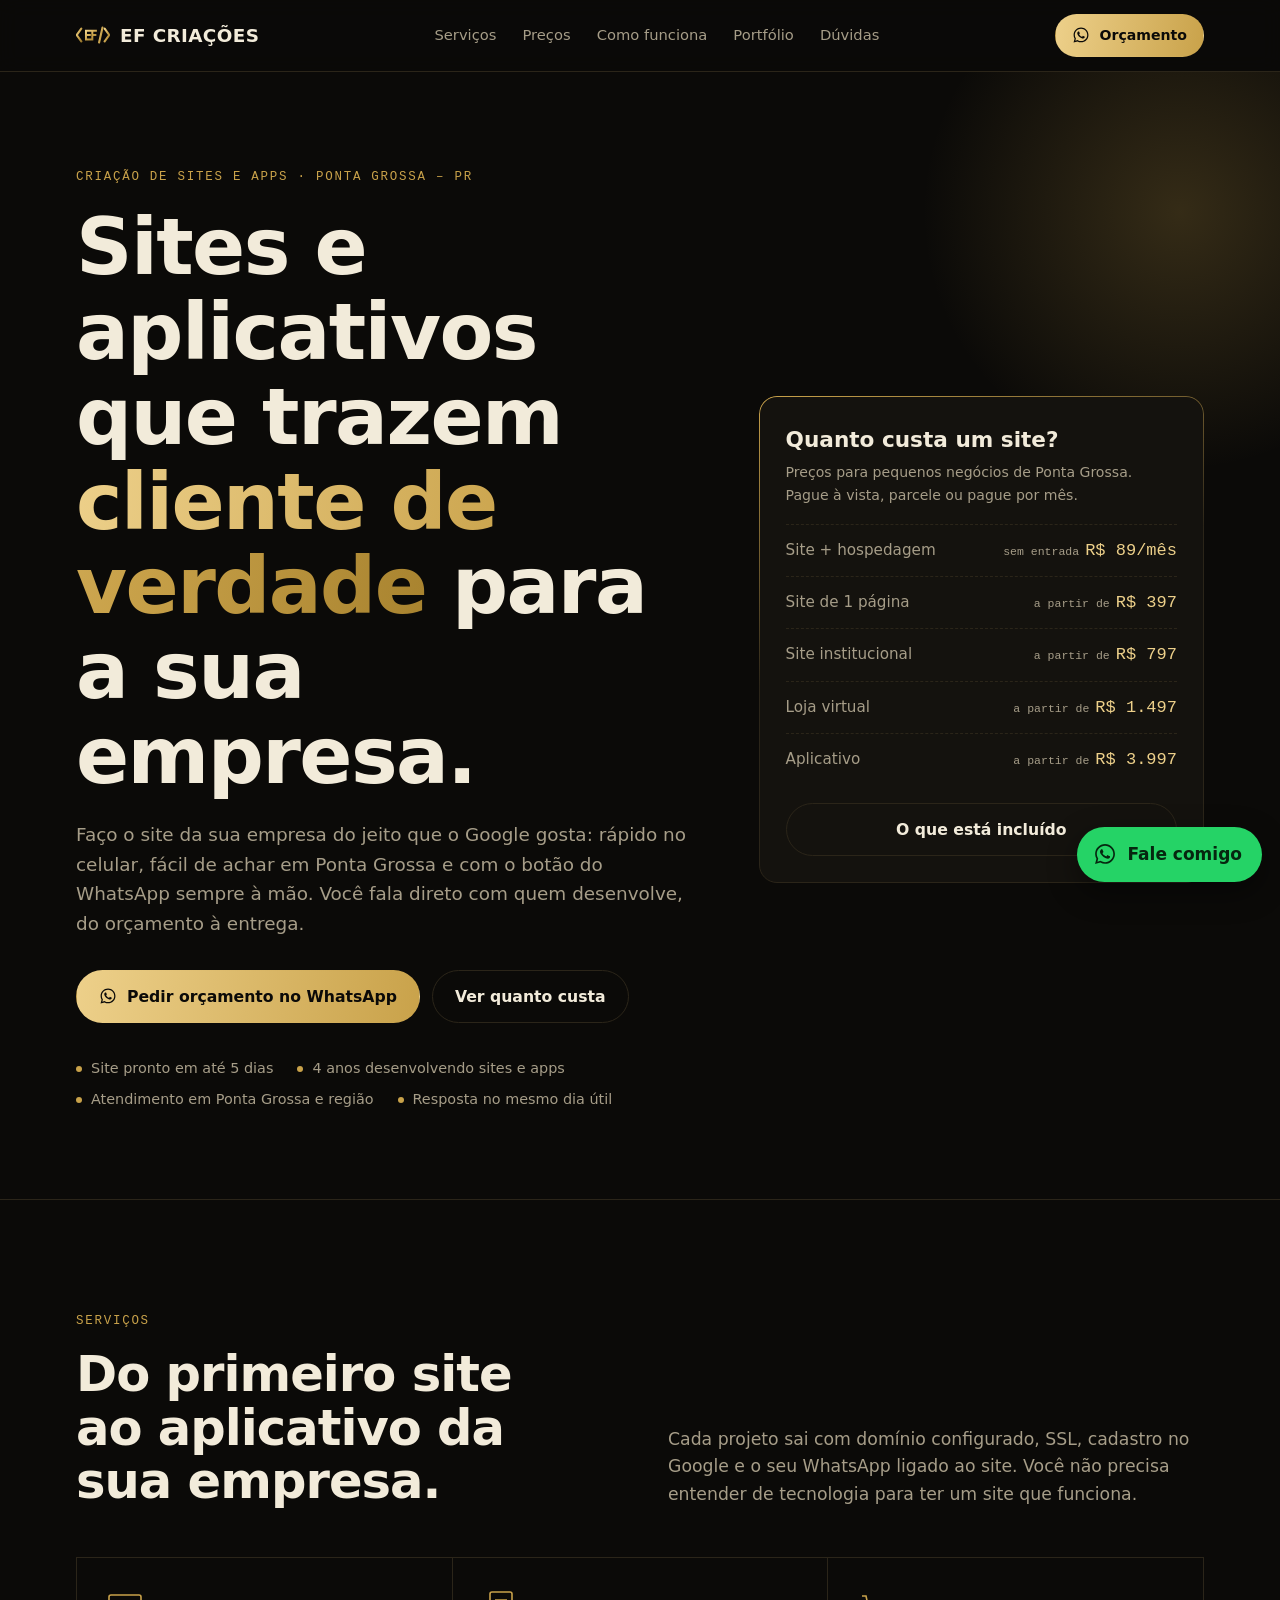
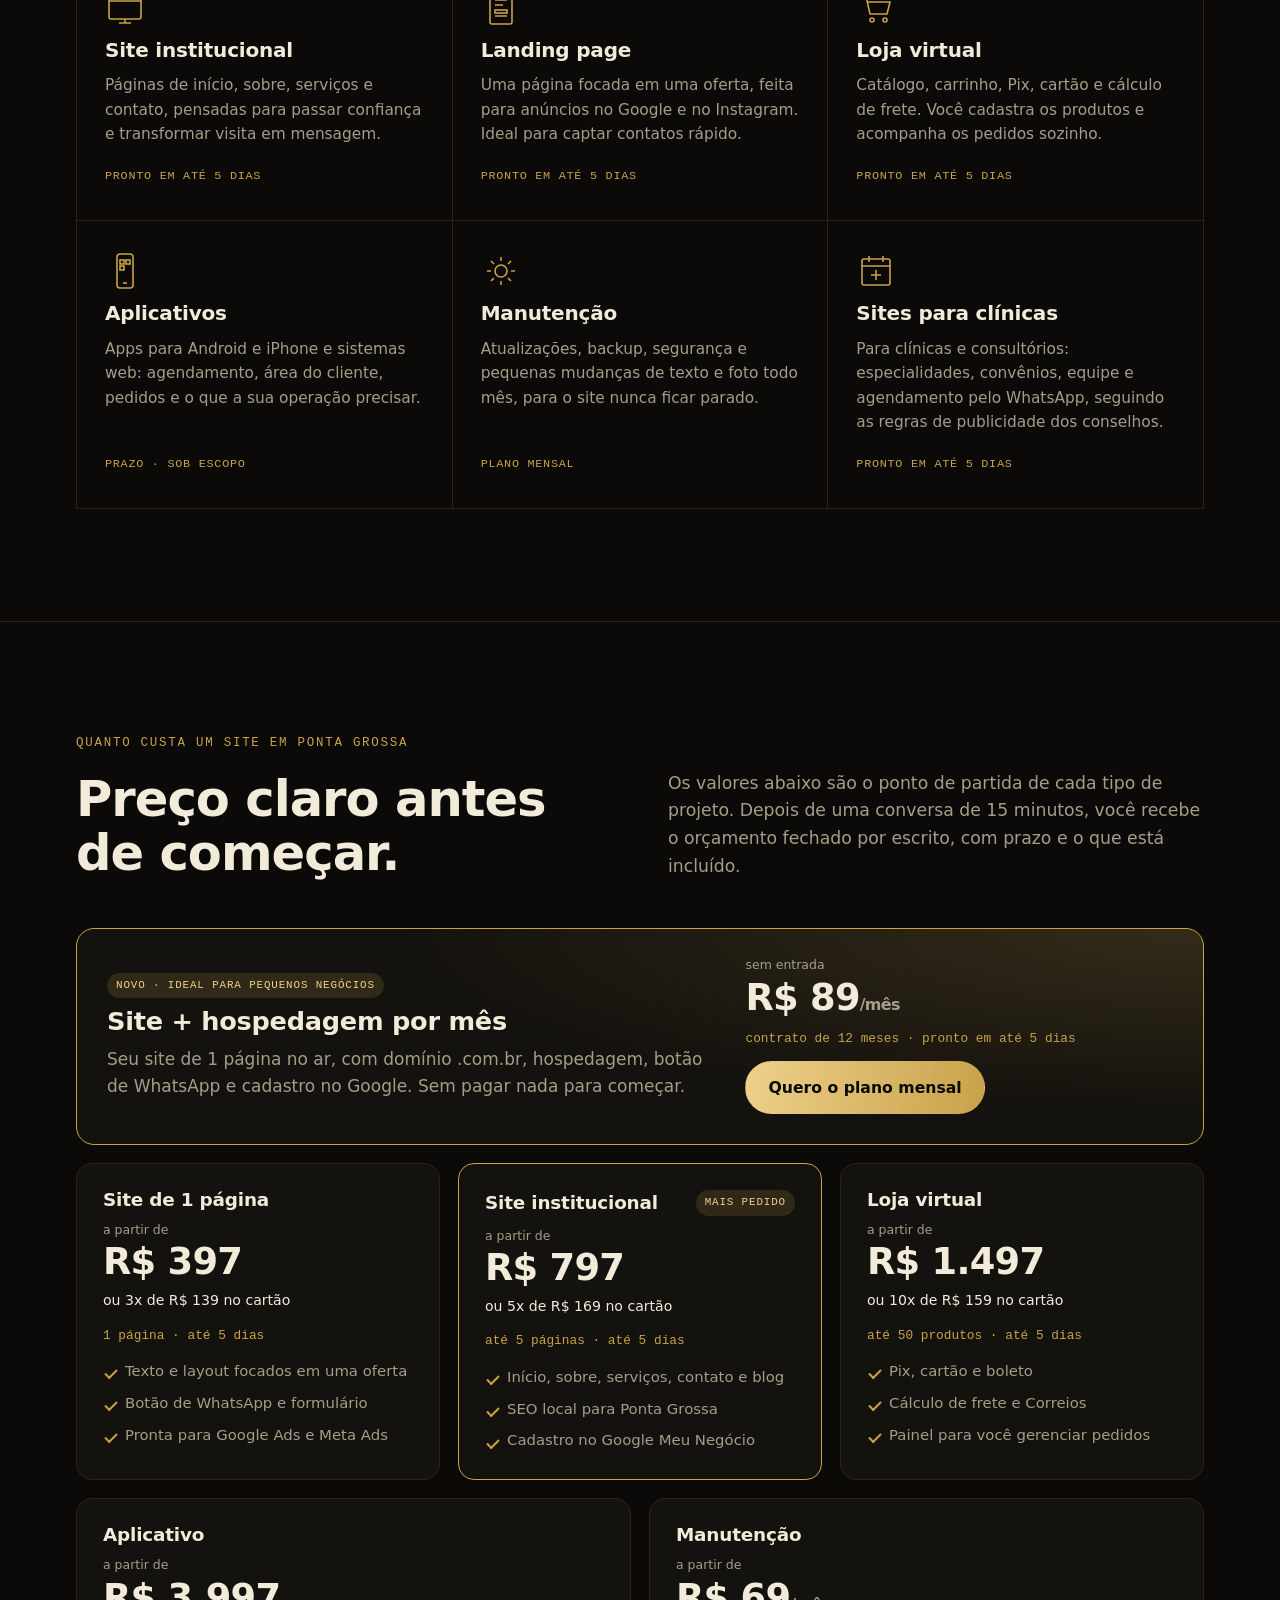
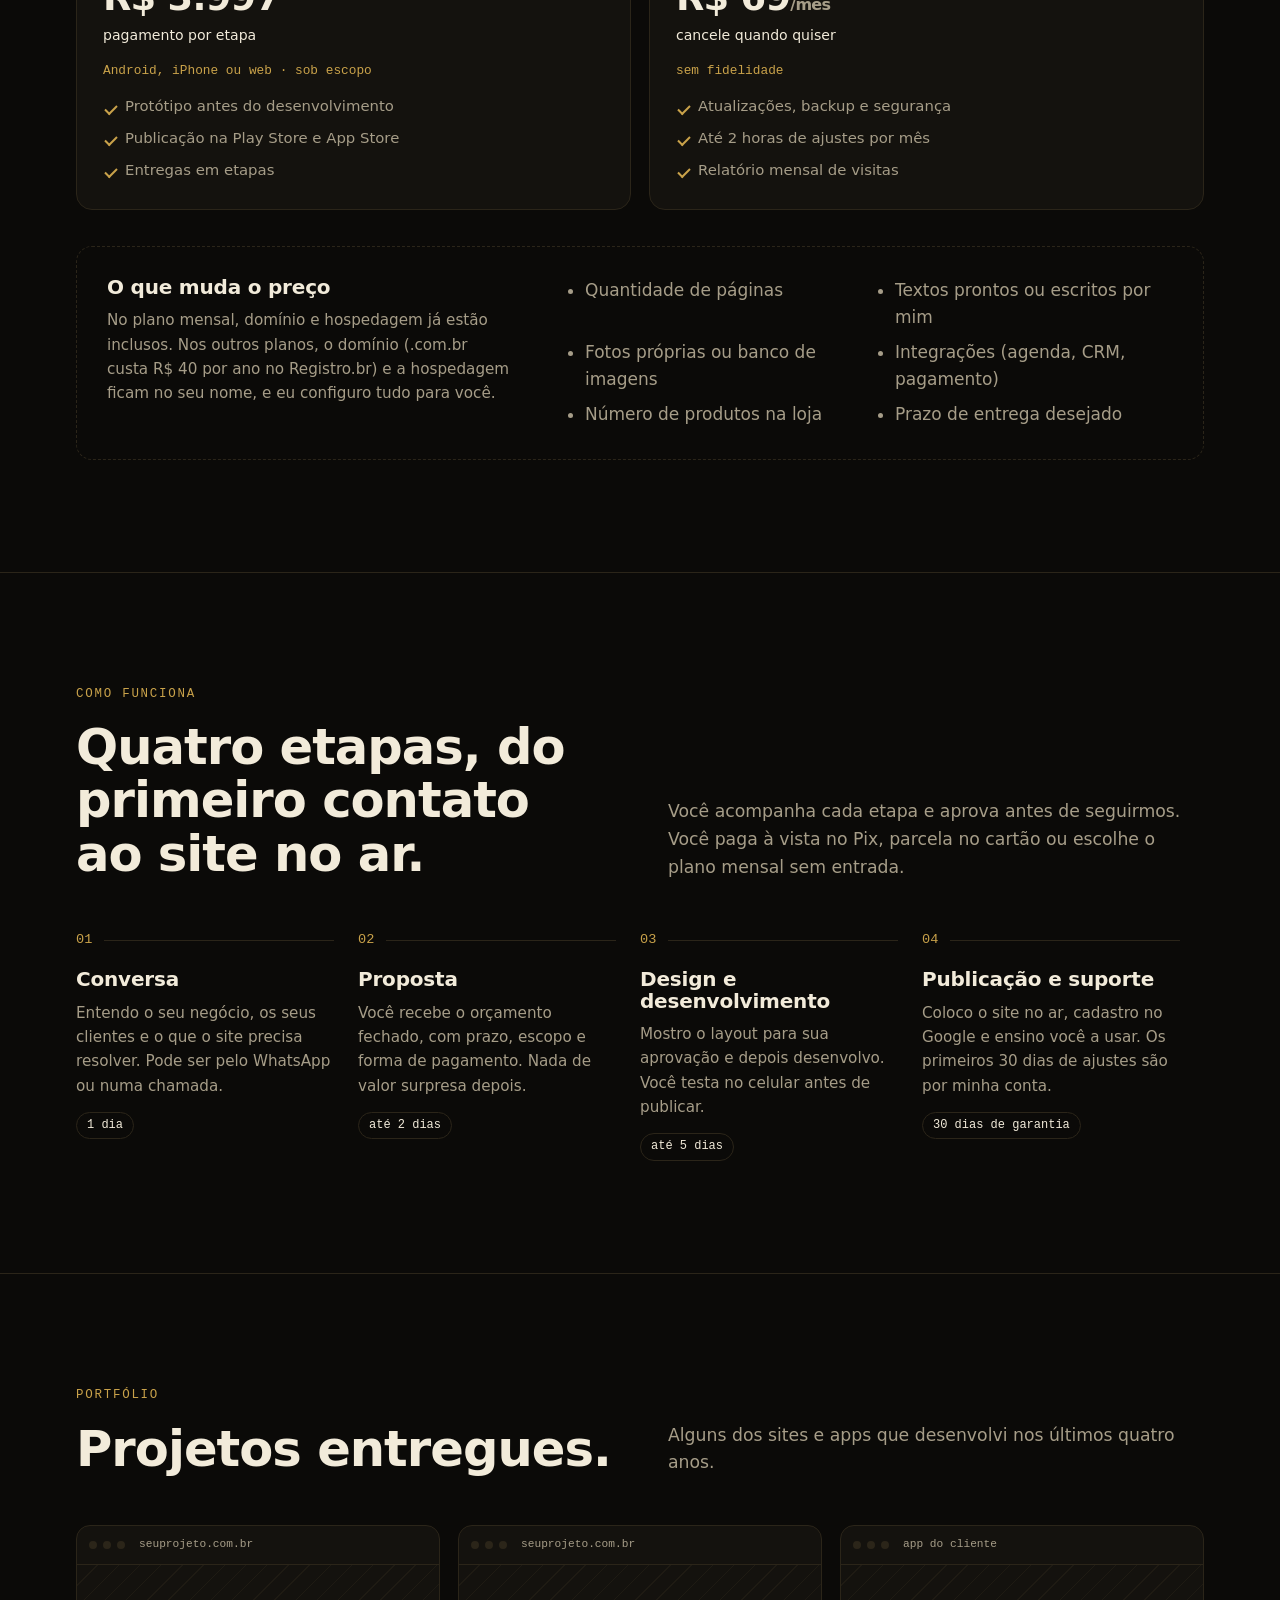
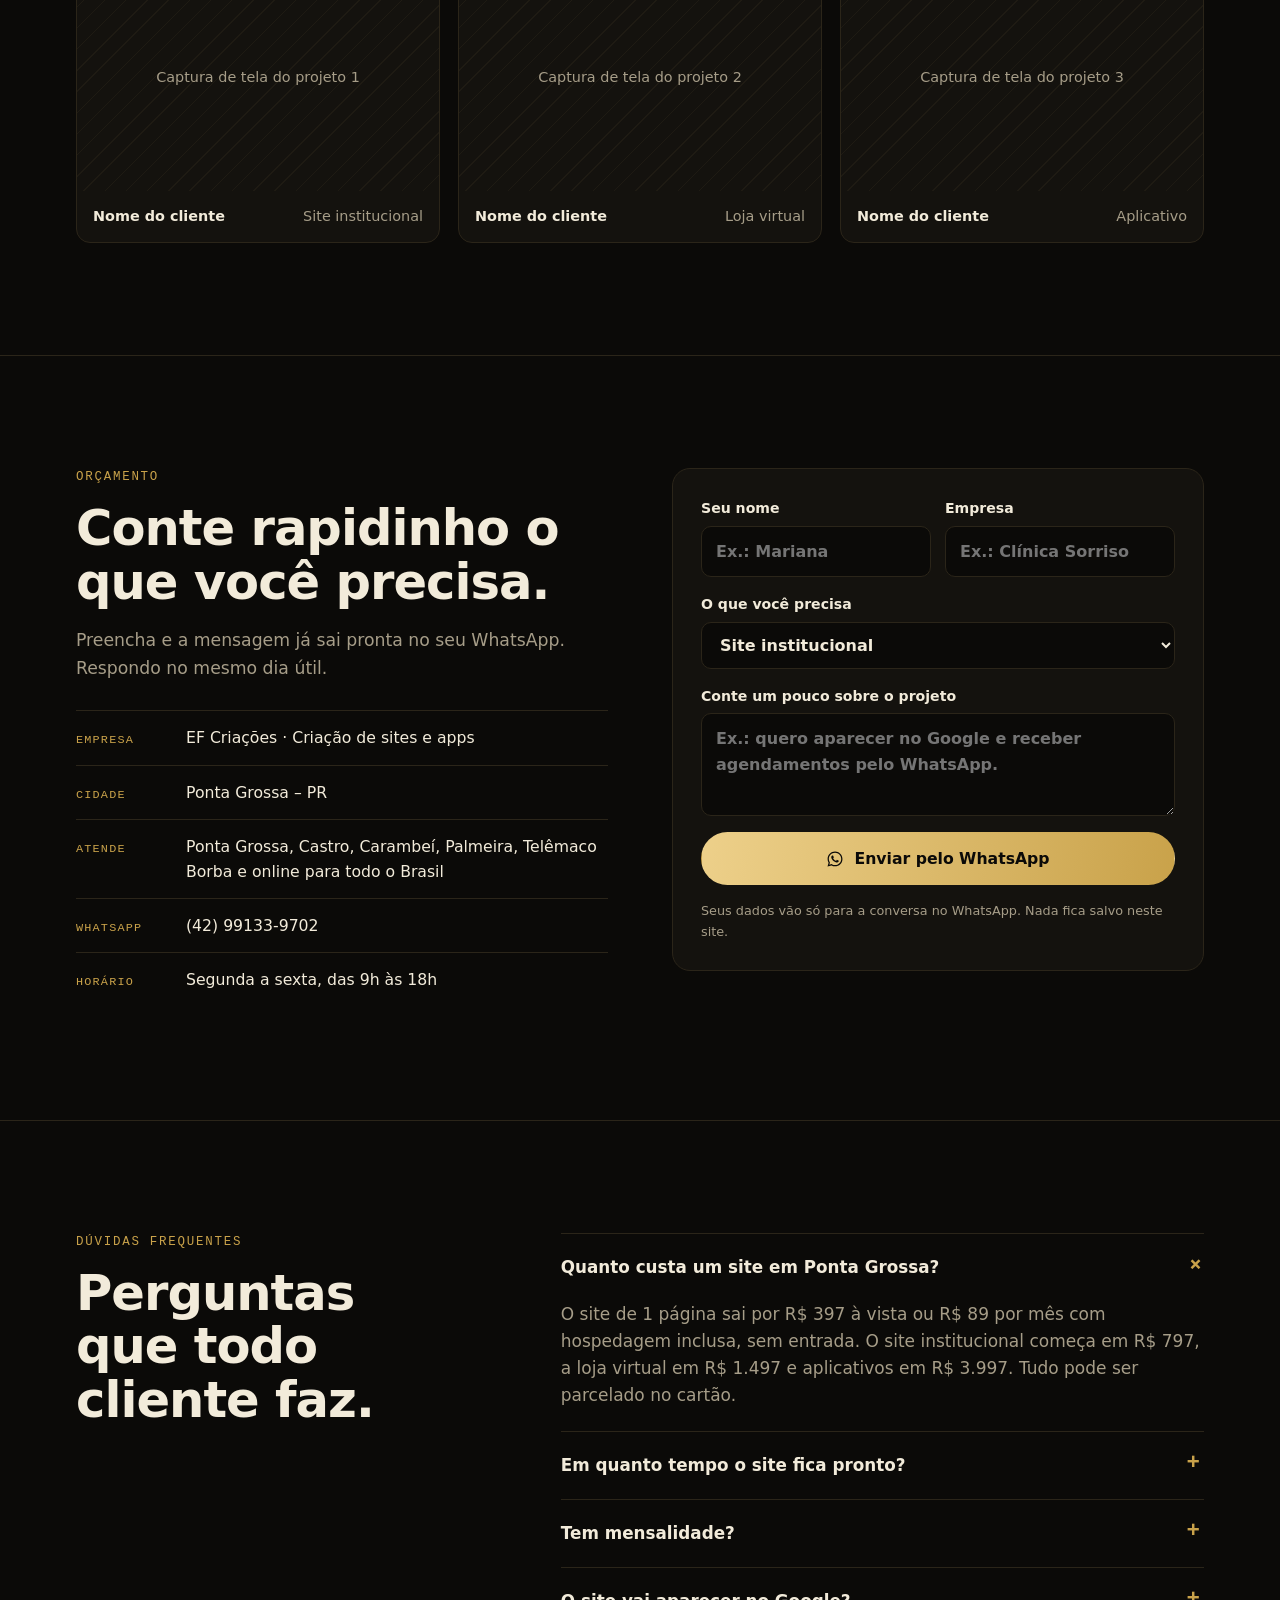
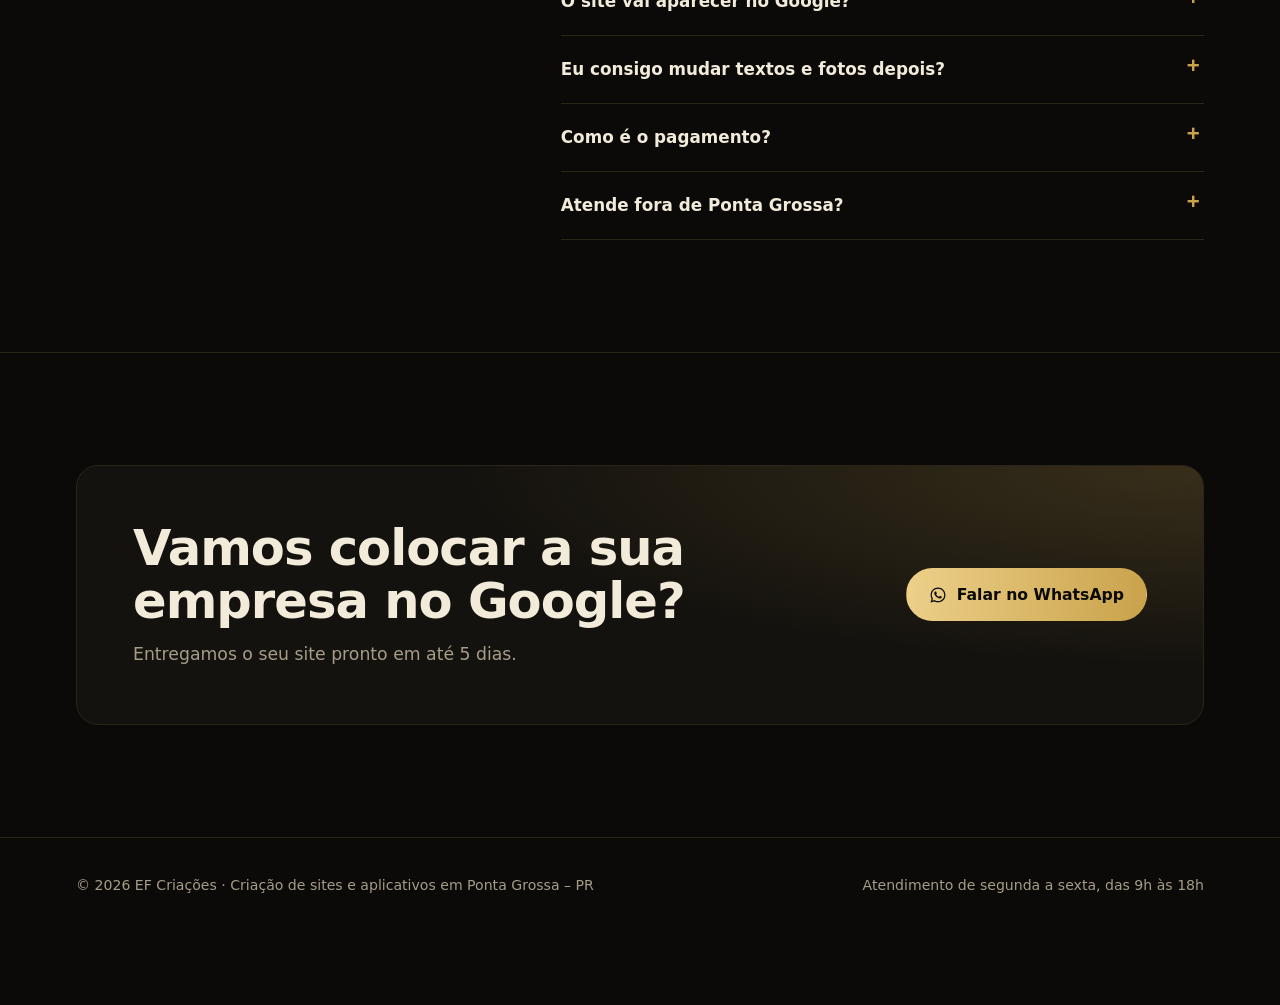
==== commit 8058507c: "Remove o preço de site para clínicas Co-Authored-By: Claude Opus 5.5 <noreply@anthropic.com> Claude-" ====
--- a/index.html
+++ b/index.html
@@ -104,7 +104,9 @@
 .svc .tag{font-family:var(--f-mono);font-size:.74rem;color:var(--gold);letter-spacing:.06em;margin-top:auto;padding-top:8px}
 
 /* pricing */
-.price-grid{display:grid;grid-template-columns:repeat(3,1fr);gap:18px}
+.price-grid{display:grid;grid-template-columns:repeat(6,1fr);gap:18px}
+.price-grid>.price{grid-column:span 2}
+.price-grid>.price:nth-child(n+4){grid-column:span 3}
 .price{background:var(--panel);border:1px solid var(--line);border-radius:16px;padding:26px;display:flex;flex-direction:column;gap:14px;min-width:0}
 .price.feat{border-color:var(--gold)}
 .price .kind{display:flex;justify-content:space-between;align-items:center;gap:8px}
@@ -187,6 +189,7 @@
   nav.menu{display:none}
   .hero-grid,.sec-head,.contact-grid,.faq,.factors{grid-template-columns:1fr}
   .svc,.price-grid,.pf{grid-template-columns:1fr 1fr}
+  .price-grid>.price,.price-grid>.price:nth-child(n+4){grid-column:auto}
   .steps{grid-template-columns:1fr 1fr;gap:40px 0}
 }
 @media (max-width:620px){
@@ -238,7 +241,6 @@
         <div class="qrow"><span>Site + hospedagem</span><b><small>sem entrada</small>R$ 89/mês</b></div>
         <div class="qrow"><span>Site de 1 página</span><b><small>a partir de</small>R$ 397</b></div>
         <div class="qrow"><span>Site institucional</span><b><small>a partir de</small>R$ 797</b></div>
-        <div class="qrow"><span>Site para clínica</span><b><small>a partir de</small>R$ 897</b></div>
         <div class="qrow"><span>Loja virtual</span><b><small>a partir de</small>R$ 1.497</b></div>
         <div class="qrow"><span>Aplicativo</span><b><small>a partir de</small>R$ 3.997</b></div>
         <a class="btn btn-ghost" href="#precos">O que está incluído</a>
@@ -327,13 +329,6 @@
           <p class="parc">ou 5x de R$ 169 no cartão</p>
           <p class="meta">até 5 páginas · até 5 dias</p>
           <ul><li>Início, sobre, serviços, contato e blog</li><li>SEO local para Ponta Grossa</li><li>Cadastro no Google Meu Negócio</li></ul>
-        </div>
-        <div class="price">
-          <div class="kind"><h3>Site para clínicas</h3></div>
-          <p class="amount"><small>a partir de</small>R$ 897</p>
-          <p class="parc">ou 5x de R$ 189 no cartão</p>
-          <p class="meta">até 7 páginas · até 5 dias</p>
-          <ul><li>Especialidades, equipe e convênios</li><li>Agendamento pelo WhatsApp</li><li>Textos dentro das regras do CFM e CFO</li></ul>
         </div>
         <div class="price">
           <div class="kind"><h3>Loja virtual</h3></div>
@@ -423,7 +418,7 @@
         </div>
         <label for="f-tipo">O que você precisa
           <select id="f-tipo" name="tipo">
-            <option>Site institucional</option><option>Landing page</option><option>Site para clínica</option><option>Loja virtual</option><option>Aplicativo</option><option>Manutenção de site</option><option>Ainda não sei</option>
+            <option>Site institucional</option><option>Site de 1 página</option><option>Loja virtual</option><option>Aplicativo</option><option>Manutenção de site</option><option>Ainda não sei</option>
           </select>
         </label>
         <label for="f-msg">Conte um pouco sobre o projeto<textarea id="f-msg" name="msg" maxlength="600" rows="3" placeholder="Ex.: quero aparecer no Google e receber agendamentos pelo WhatsApp."></textarea></label>
@@ -484,7 +479,6 @@
   "makesOffer":[
     {"@type":"Offer","itemOffered":{"@type":"Service","name":"Site de 1 página"},"priceSpecification":{"@type":"PriceSpecification","minPrice":397,"priceCurrency":"BRL"}},
     {"@type":"Offer","itemOffered":{"@type":"Service","name":"Site institucional"},"priceSpecification":{"@type":"PriceSpecification","minPrice":797,"priceCurrency":"BRL"}},
-    {"@type":"Offer","itemOffered":{"@type":"Service","name":"Site para clínicas"},"priceSpecification":{"@type":"PriceSpecification","minPrice":897,"priceCurrency":"BRL"}},
     {"@type":"Offer","itemOffered":{"@type":"Service","name":"Loja virtual"},"priceSpecification":{"@type":"PriceSpecification","minPrice":1497,"priceCurrency":"BRL"}},
     {"@type":"Offer","itemOffered":{"@type":"Service","name":"Aplicativo"},"priceSpecification":{"@type":"PriceSpecification","minPrice":3997,"priceCurrency":"BRL"}}
   ]
